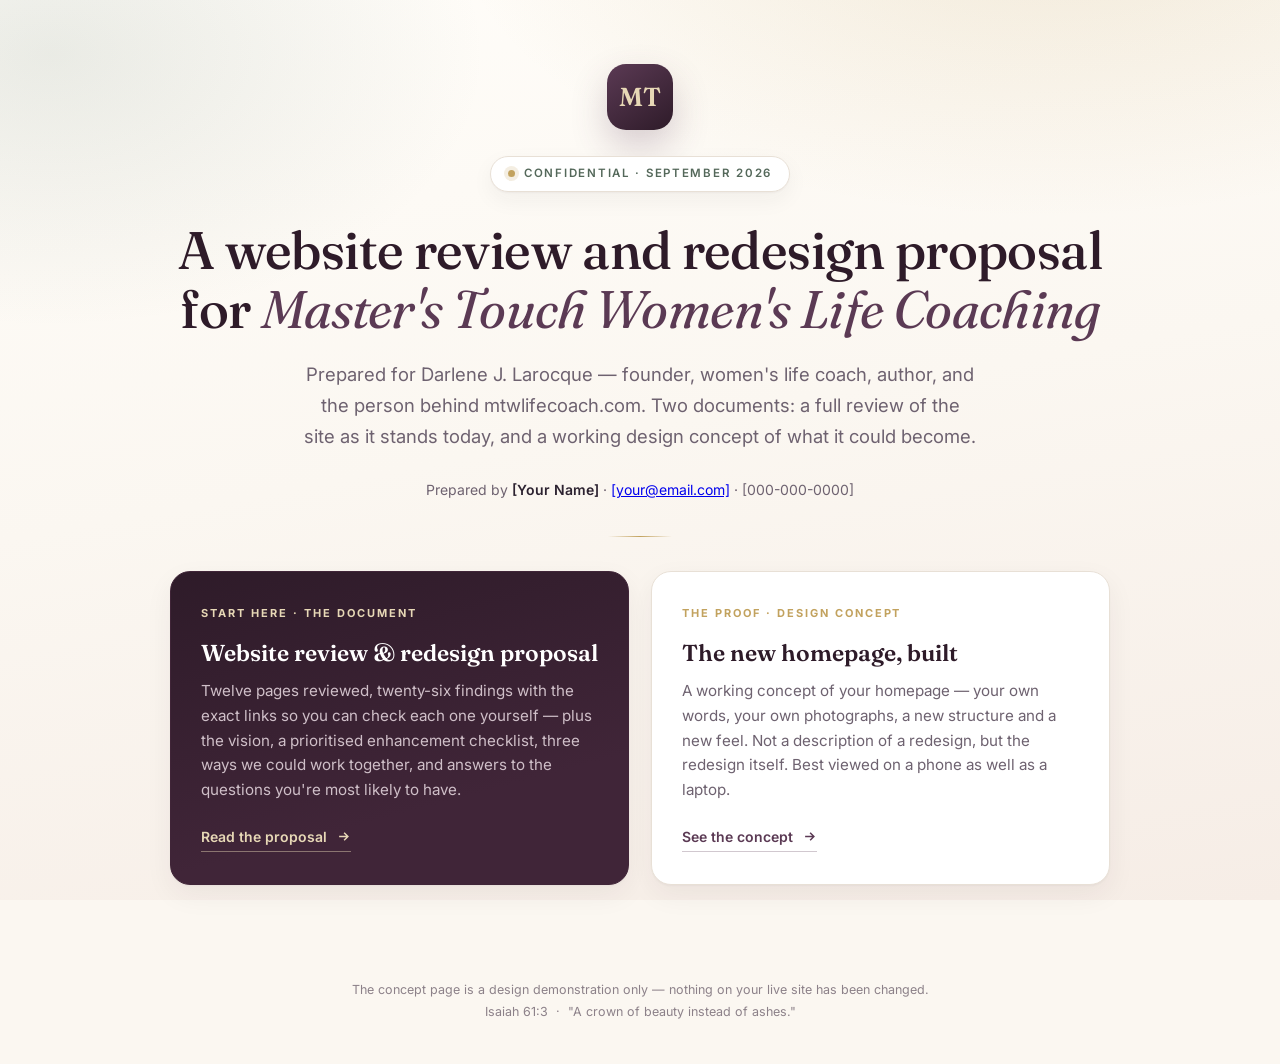
==== index.html @ 3d0a0099 "Prepare static site for Vercel deployment Adds an index.html cover page linking both deliverables, v" ====
<!DOCTYPE html>
<html lang="en">
<head>
<meta charset="utf-8">
<meta name="viewport" content="width=device-width, initial-scale=1">
<title>Website Review &amp; Redesign Proposal — Master's Touch Women's Life Coaching</title>
<meta name="description" content="A website review and redesign proposal prepared for Darlene J. Larocque, founder of Master's Touch Women's Life Coaching, Barrie, Ontario.">
<meta name="robots" content="noindex, nofollow">
<meta name="theme-color" content="#FBF7F1">
<link rel="preconnect" href="https://fonts.googleapis.com">
<link rel="preconnect" href="https://fonts.gstatic.com" crossorigin>
<link href="https://fonts.googleapis.com/css2?family=Fraunces:opsz,wght@9..144,400;9..144,500;9..144,600&family=Inter:wght@300;400;500;600&display=swap" rel="stylesheet">
<style>
  :root{
    --ink:#2C2230; --plum:#5B3A54; --plum-dk:#2E1B29; --cream:#FBF7F1;
    --paper:#FFFFFF; --sage:#7E9181; --gold:#C2A25E; --gold-soft:#E7D8B6;
    --muted:#6E6270; --line:#E8E0D6;
    --serif:'Fraunces',Georgia,'Times New Roman',serif;
    --sans:'Inter',system-ui,-apple-system,'Segoe UI',Roboto,Helvetica,Arial,sans-serif;
  }
  *{box-sizing:border-box}
  html{-webkit-text-size-adjust:100%}
  body{
    margin:0;min-height:100vh;background:var(--cream);color:var(--ink);
    font-family:var(--sans);font-size:17px;line-height:1.7;
    -webkit-font-smoothing:antialiased;
    display:flex;flex-direction:column;
  }
  body::before{
    content:"";position:fixed;inset:0;pointer-events:none;z-index:0;
    background:
      radial-gradient(940px 480px at 82% -10%,rgba(194,162,94,.20),transparent 64%),
      radial-gradient(700px 440px at 4% 6%,rgba(126,145,129,.16),transparent 62%),
      linear-gradient(170deg,#FFFDF9 0%,var(--cream) 48%,#F6EDE6 100%);
  }
  .shell{
    position:relative;z-index:1;flex:1;display:flex;align-items:center;justify-content:center;
    padding:64px 26px;
  }
  .card-stack{width:100%;max-width:940px;text-align:center}
  .monogram{
    width:66px;height:66px;margin:0 auto 26px;border-radius:19px;
    background:linear-gradient(145deg,var(--plum),var(--plum-dk));
    color:var(--gold-soft);font-family:var(--serif);font-weight:600;font-size:26px;
    display:grid;place-items:center;box-shadow:0 16px 36px rgba(91,58,84,.24);
  }
  .eyebrow{
    display:inline-flex;align-items:center;gap:9px;background:var(--paper);
    border:1px solid var(--line);border-radius:100px;padding:7px 17px;
    font-size:11.5px;font-weight:600;letter-spacing:.15em;text-transform:uppercase;
    color:#54685A;margin-bottom:28px;box-shadow:0 1px 2px rgba(44,34,48,.04),0 8px 22px rgba(44,34,48,.05);
  }
  .dot{width:7px;height:7px;border-radius:50%;background:var(--gold);box-shadow:0 0 0 4px rgba(194,162,94,.18)}
  h1{
    font-family:var(--serif);font-weight:500;letter-spacing:-.012em;line-height:1.13;
    font-size:clamp(2rem,5.4vw,3.3rem);margin:0 0 20px;color:var(--plum-dk);
  }
  h1 em{font-style:italic;color:var(--plum);font-weight:400}
  .sub{
    font-size:clamp(1rem,1.5vw,1.16rem);color:var(--muted);max-width:56ch;
    margin:0 auto 12px;line-height:1.68;
  }
  .prepared{
    font-size:14px;color:var(--muted);margin:26px 0 0;
  }
  .prepared b{color:var(--ink);font-weight:600}
  .rule{
    width:64px;height:1px;background:linear-gradient(90deg,transparent,var(--gold),transparent);
    margin:34px auto;
  }

  .choices{display:grid;grid-template-columns:1fr 1fr;gap:22px;text-align:left;margin-top:8px}
  @media(max-width:720px){.choices{grid-template-columns:1fr}}

  a.choice{
    display:flex;flex-direction:column;background:var(--paper);border:1px solid var(--line);
    border-radius:20px;padding:32px 30px;text-decoration:none;color:inherit;
    box-shadow:0 1px 2px rgba(44,34,48,.04),0 10px 28px rgba(44,34,48,.06);
    transition:transform .2s cubic-bezier(.22,.61,.36,1),box-shadow .2s,border-color .2s;
    position:relative;overflow:hidden;height:100%;
  }
  a.choice:hover{transform:translateY(-4px);box-shadow:0 22px 50px rgba(44,34,48,.13);border-color:var(--gold-soft)}
  a.choice:focus-visible{outline:3px solid var(--gold);outline-offset:3px}
  a.choice.primary{background:linear-gradient(165deg,#2E1B29,#402538 70%);border-color:#402538;color:#EFE4EB}
  a.choice.primary .cnum{color:var(--gold-soft)}
  a.choice.primary h2{color:#fff}
  a.choice.primary p{color:#CFBFC8}
  a.choice.primary .go{color:var(--gold-soft);border-color:rgba(231,216,182,.45)}

  .cnum{
    font-size:11px;font-weight:700;letter-spacing:.18em;text-transform:uppercase;
    color:var(--gold);margin-bottom:16px;display:block;
  }
  h2{
    font-family:var(--serif);font-weight:600;font-size:1.44rem;line-height:1.24;
    margin:0 0 12px;color:var(--plum-dk);
  }
  a.choice p{font-size:15.2px;line-height:1.62;margin:0 0 22px;color:var(--muted);flex:1}
  .go{
    display:inline-flex;align-items:center;gap:9px;font-size:14px;font-weight:600;
    color:var(--plum);border-bottom:1px solid rgba(91,58,84,.28);padding-bottom:3px;
    align-self:flex-start;transition:gap .2s;
  }
  a.choice:hover .go{gap:14px}
  .go svg{flex:0 0 auto}

  footer{
    position:relative;z-index:1;text-align:center;padding:30px 26px 42px;
    font-size:12.5px;color:#8C8189;line-height:1.7;
  }
  footer a{color:var(--plum);text-decoration:none;border-bottom:1px solid rgba(91,58,84,.25)}
  footer a:hover{border-color:var(--plum)}
</style>
</head>
<body>

<main class="shell">
  <div class="card-stack">
    <div class="monogram" aria-hidden="true">MT</div>
    <span class="eyebrow"><span class="dot"></span> Confidential · September 2026</span>

    <h1>A website review and redesign proposal<br>for <em>Master's Touch Women's Life Coaching</em></h1>

    <p class="sub">
      Prepared for Darlene J. Larocque — founder, women's life coach, author, and the person behind
      mtwlifecoach.com. Two documents: a full review of the site as it stands today, and a working
      design concept of what it could become.
    </p>

    <p class="prepared">
      Prepared by <b>[Your Name]</b> · <a href="mailto:[your@email.com]">[your@email.com]</a> · [000-000-0000]
    </p>

    <div class="rule" aria-hidden="true"></div>

    <div class="choices">
      <a class="choice primary" href="proposal.html">
        <span class="cnum">Start here · The document</span>
        <h2>Website review &amp; redesign proposal</h2>
        <p>
          Twelve pages reviewed, twenty-six findings with the exact links so you can check each one
          yourself — plus the vision, a prioritised enhancement checklist, three ways we could work
          together, and answers to the questions you're most likely to have.
        </p>
        <span class="go">Read the proposal
          <svg width="15" height="15" viewBox="0 0 24 24" fill="none" stroke="currentColor" stroke-width="2.4" aria-hidden="true"><path d="M5 12h14M13 6l6 6-6 6"/></svg>
        </span>
      </a>

      <a class="choice" href="concept-home.html">
        <span class="cnum">The proof · Design concept</span>
        <h2>The new homepage, built</h2>
        <p>
          A working concept of your homepage — your own words, your own photographs, a new structure
          and a new feel. Not a description of a redesign, but the redesign itself. Best viewed on a
          phone as well as a laptop.
        </p>
        <span class="go">See the concept
          <svg width="15" height="15" viewBox="0 0 24 24" fill="none" stroke="currentColor" stroke-width="2.4" aria-hidden="true"><path d="M5 12h14M13 6l6 6-6 6"/></svg>
        </span>
      </a>
    </div>
  </div>
</main>

<footer>
  The concept page is a design demonstration only — nothing on your live site has been changed.<br>
  Isaiah 61:3 &nbsp;·&nbsp; "A crown of beauty instead of ashes."
</footer>

</body>
</html>
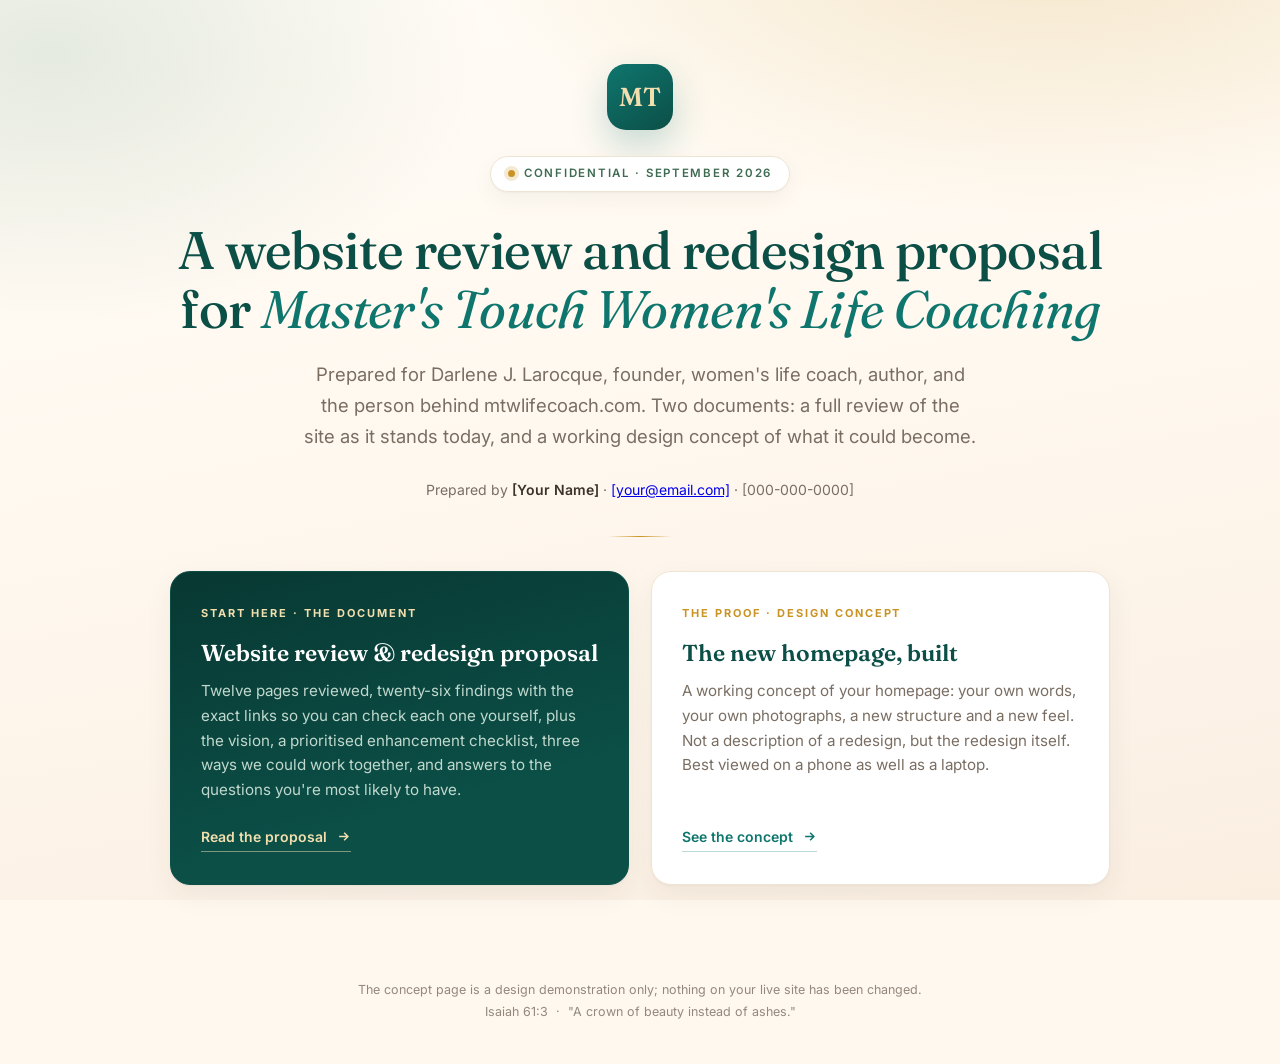
==== commit 55215db2: "Remove dashes from copy; restyle with a brighter, uplifting palette - Replaced every em-dash and en-" ====
--- a/index.html
+++ b/index.html
@@ -3,18 +3,18 @@
 <head>
 <meta charset="utf-8">
 <meta name="viewport" content="width=device-width, initial-scale=1">
-<title>Website Review &amp; Redesign Proposal — Master's Touch Women's Life Coaching</title>
+<title>Website Review &amp; Redesign Proposal: Master's Touch Women's Life Coaching</title>
 <meta name="description" content="A website review and redesign proposal prepared for Darlene J. Larocque, founder of Master's Touch Women's Life Coaching, Barrie, Ontario.">
 <meta name="robots" content="noindex, nofollow">
-<meta name="theme-color" content="#FBF7F1">
+<meta name="theme-color" content="#FFF8EF">
 <link rel="preconnect" href="https://fonts.googleapis.com">
 <link rel="preconnect" href="https://fonts.gstatic.com" crossorigin>
 <link href="https://fonts.googleapis.com/css2?family=Fraunces:opsz,wght@9..144,400;9..144,500;9..144,600&family=Inter:wght@300;400;500;600&display=swap" rel="stylesheet">
 <style>
   :root{
-    --ink:#2C2230; --plum:#5B3A54; --plum-dk:#2E1B29; --cream:#FBF7F1;
-    --paper:#FFFFFF; --sage:#7E9181; --gold:#C2A25E; --gold-soft:#E7D8B6;
-    --muted:#6E6270; --line:#E8E0D6;
+    --ink:#3B322A; --plum:#0F766E; --plum-dk:#0B4F47; --cream:#FFF8EF;
+    --paper:#FFFFFF; --sage:#6E9B7E; --gold:#C99425; --gold-soft:#F3DFAE;
+    --muted:#7A6E63; --line:#EFE4D3;
     --serif:'Fraunces',Georgia,'Times New Roman',serif;
     --sans:'Inter',system-ui,-apple-system,'Segoe UI',Roboto,Helvetica,Arial,sans-serif;
   }
@@ -29,9 +29,9 @@
   body::before{
     content:"";position:fixed;inset:0;pointer-events:none;z-index:0;
     background:
-      radial-gradient(940px 480px at 82% -10%,rgba(194,162,94,.20),transparent 64%),
-      radial-gradient(700px 440px at 4% 6%,rgba(126,145,129,.16),transparent 62%),
-      linear-gradient(170deg,#FFFDF9 0%,var(--cream) 48%,#F6EDE6 100%);
+      radial-gradient(940px 480px at 82% -10%,rgba(201,148,37,.22),transparent 64%),
+      radial-gradient(700px 440px at 4% 6%,rgba(110,155,126,.18),transparent 62%),
+      linear-gradient(170deg,#FFFCF6 0%,var(--cream) 48%,#FAEEE1 100%);
   }
   .shell{
     position:relative;z-index:1;flex:1;display:flex;align-items:center;justify-content:center;
@@ -42,15 +42,15 @@
     width:66px;height:66px;margin:0 auto 26px;border-radius:19px;
     background:linear-gradient(145deg,var(--plum),var(--plum-dk));
     color:var(--gold-soft);font-family:var(--serif);font-weight:600;font-size:26px;
-    display:grid;place-items:center;box-shadow:0 16px 36px rgba(91,58,84,.24);
+    display:grid;place-items:center;box-shadow:0 16px 36px rgba(15,118,110,.24);
   }
   .eyebrow{
     display:inline-flex;align-items:center;gap:9px;background:var(--paper);
     border:1px solid var(--line);border-radius:100px;padding:7px 17px;
     font-size:11.5px;font-weight:600;letter-spacing:.15em;text-transform:uppercase;
-    color:#54685A;margin-bottom:28px;box-shadow:0 1px 2px rgba(44,34,48,.04),0 8px 22px rgba(44,34,48,.05);
+    color:#3F6B52;margin-bottom:28px;box-shadow:0 1px 2px rgba(59,50,42,.04),0 8px 22px rgba(59,50,42,.05);
   }
-  .dot{width:7px;height:7px;border-radius:50%;background:var(--gold);box-shadow:0 0 0 4px rgba(194,162,94,.18)}
+  .dot{width:7px;height:7px;border-radius:50%;background:var(--gold);box-shadow:0 0 0 4px rgba(201,148,37,.20)}
   h1{
     font-family:var(--serif);font-weight:500;letter-spacing:-.012em;line-height:1.13;
     font-size:clamp(2rem,5.4vw,3.3rem);margin:0 0 20px;color:var(--plum-dk);
@@ -75,17 +75,17 @@
   a.choice{
     display:flex;flex-direction:column;background:var(--paper);border:1px solid var(--line);
     border-radius:20px;padding:32px 30px;text-decoration:none;color:inherit;
-    box-shadow:0 1px 2px rgba(44,34,48,.04),0 10px 28px rgba(44,34,48,.06);
+    box-shadow:0 1px 2px rgba(59,50,42,.04),0 10px 28px rgba(59,50,42,.06);
     transition:transform .2s cubic-bezier(.22,.61,.36,1),box-shadow .2s,border-color .2s;
     position:relative;overflow:hidden;height:100%;
   }
-  a.choice:hover{transform:translateY(-4px);box-shadow:0 22px 50px rgba(44,34,48,.13);border-color:var(--gold-soft)}
+  a.choice:hover{transform:translateY(-4px);box-shadow:0 22px 50px rgba(59,50,42,.13);border-color:var(--gold-soft)}
   a.choice:focus-visible{outline:3px solid var(--gold);outline-offset:3px}
-  a.choice.primary{background:linear-gradient(165deg,#2E1B29,#402538 70%);border-color:#402538;color:#EFE4EB}
+  a.choice.primary{background:linear-gradient(165deg,#083832,#0B4F47 70%);border-color:#0B4F47;color:#EAF3EC}
   a.choice.primary .cnum{color:var(--gold-soft)}
   a.choice.primary h2{color:#fff}
-  a.choice.primary p{color:#CFBFC8}
-  a.choice.primary .go{color:var(--gold-soft);border-color:rgba(231,216,182,.45)}
+  a.choice.primary p{color:#C0D8CD}
+  a.choice.primary .go{color:var(--gold-soft);border-color:rgba(243,223,174,.5)}
 
   .cnum{
     font-size:11px;font-weight:700;letter-spacing:.18em;text-transform:uppercase;
@@ -98,7 +98,7 @@
   a.choice p{font-size:15.2px;line-height:1.62;margin:0 0 22px;color:var(--muted);flex:1}
   .go{
     display:inline-flex;align-items:center;gap:9px;font-size:14px;font-weight:600;
-    color:var(--plum);border-bottom:1px solid rgba(91,58,84,.28);padding-bottom:3px;
+    color:var(--plum);border-bottom:1px solid rgba(15,118,110,.28);padding-bottom:3px;
     align-self:flex-start;transition:gap .2s;
   }
   a.choice:hover .go{gap:14px}
@@ -106,9 +106,9 @@
 
   footer{
     position:relative;z-index:1;text-align:center;padding:30px 26px 42px;
-    font-size:12.5px;color:#8C8189;line-height:1.7;
+    font-size:12.5px;color:#94887D;line-height:1.7;
   }
-  footer a{color:var(--plum);text-decoration:none;border-bottom:1px solid rgba(91,58,84,.25)}
+  footer a{color:var(--plum);text-decoration:none;border-bottom:1px solid rgba(15,118,110,.25)}
   footer a:hover{border-color:var(--plum)}
 </style>
 </head>
@@ -122,7 +122,7 @@
     <h1>A website review and redesign proposal<br>for <em>Master's Touch Women's Life Coaching</em></h1>
 
     <p class="sub">
-      Prepared for Darlene J. Larocque — founder, women's life coach, author, and the person behind
+      Prepared for Darlene J. Larocque, founder, women's life coach, author, and the person behind
       mtwlifecoach.com. Two documents: a full review of the site as it stands today, and a working
       design concept of what it could become.
     </p>
@@ -139,7 +139,7 @@
         <h2>Website review &amp; redesign proposal</h2>
         <p>
           Twelve pages reviewed, twenty-six findings with the exact links so you can check each one
-          yourself — plus the vision, a prioritised enhancement checklist, three ways we could work
+          yourself, plus the vision, a prioritised enhancement checklist, three ways we could work
           together, and answers to the questions you're most likely to have.
         </p>
         <span class="go">Read the proposal
@@ -151,7 +151,7 @@
         <span class="cnum">The proof · Design concept</span>
         <h2>The new homepage, built</h2>
         <p>
-          A working concept of your homepage — your own words, your own photographs, a new structure
+          A working concept of your homepage: your own words, your own photographs, a new structure
           and a new feel. Not a description of a redesign, but the redesign itself. Best viewed on a
           phone as well as a laptop.
         </p>
@@ -164,7 +164,7 @@
 </main>
 
 <footer>
-  The concept page is a design demonstration only — nothing on your live site has been changed.<br>
+  The concept page is a design demonstration only; nothing on your live site has been changed.<br>
   Isaiah 61:3 &nbsp;·&nbsp; "A crown of beauty instead of ashes."
 </footer>
 
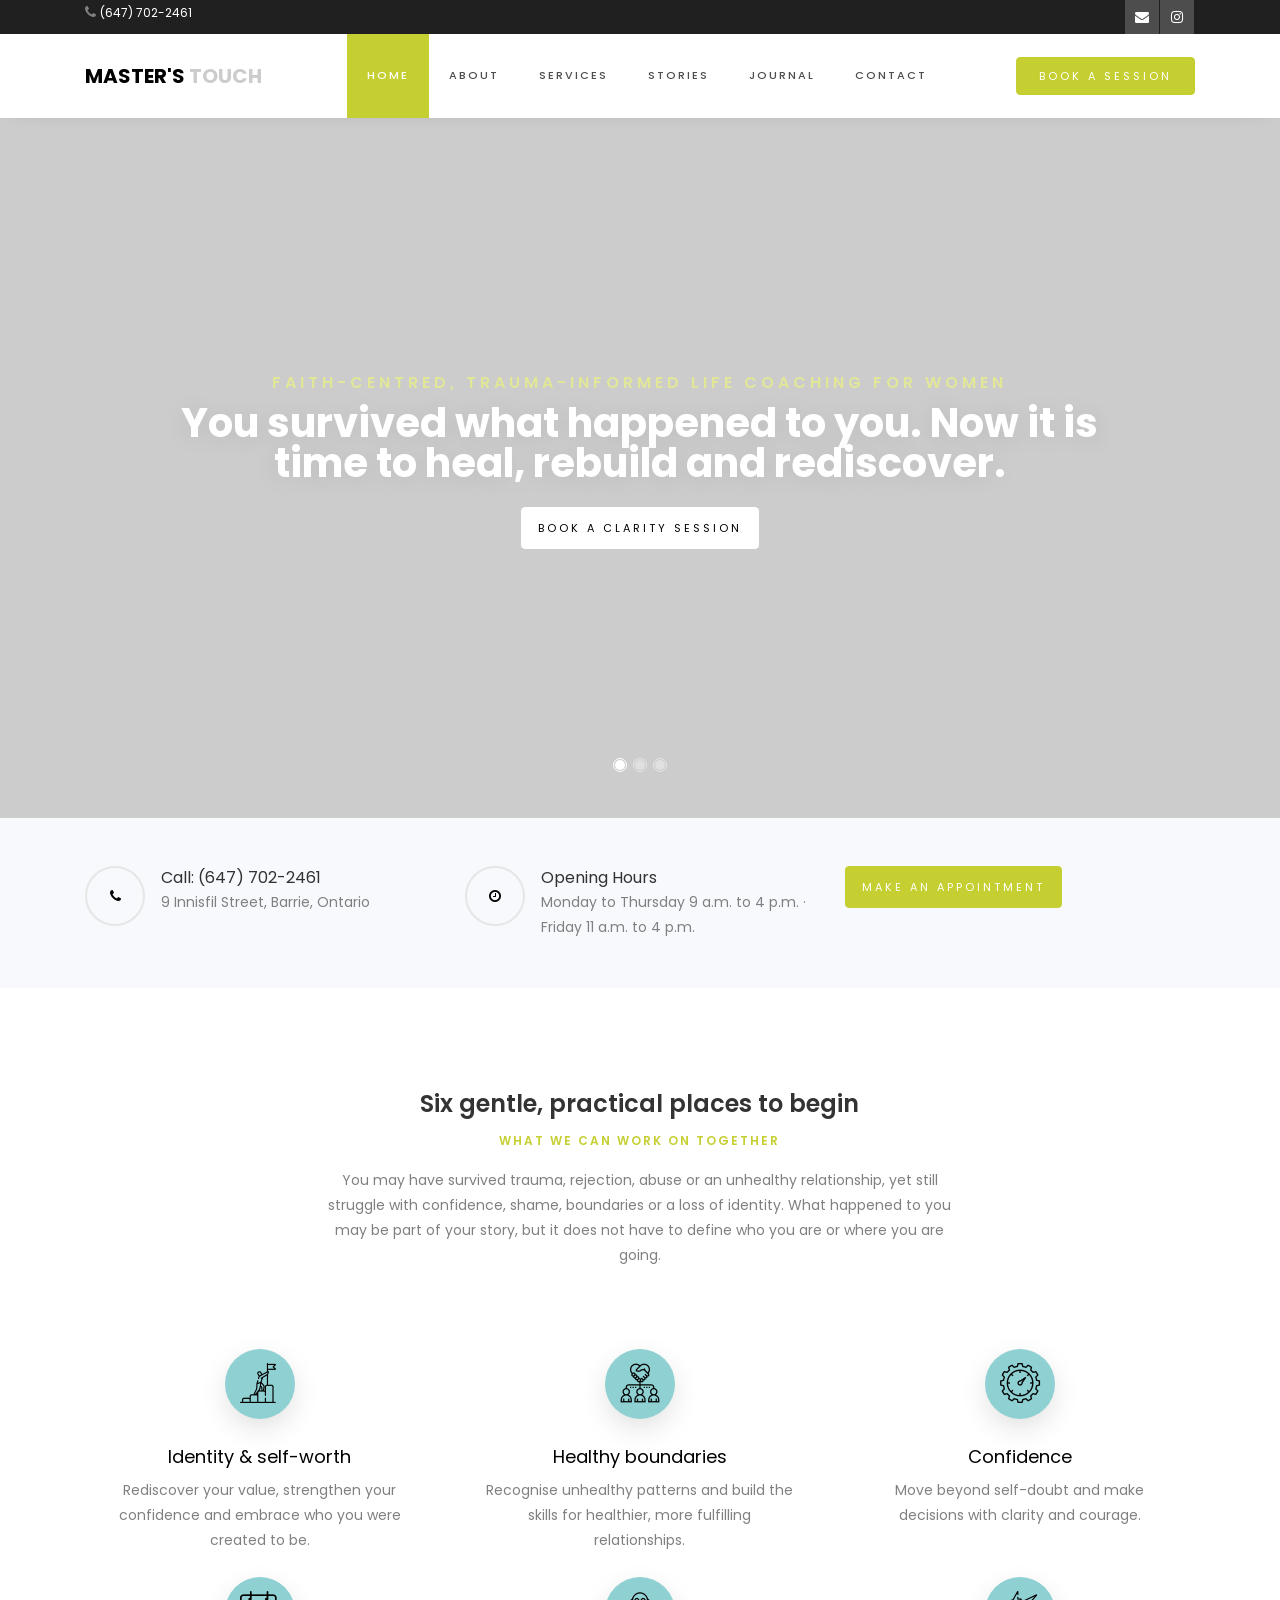
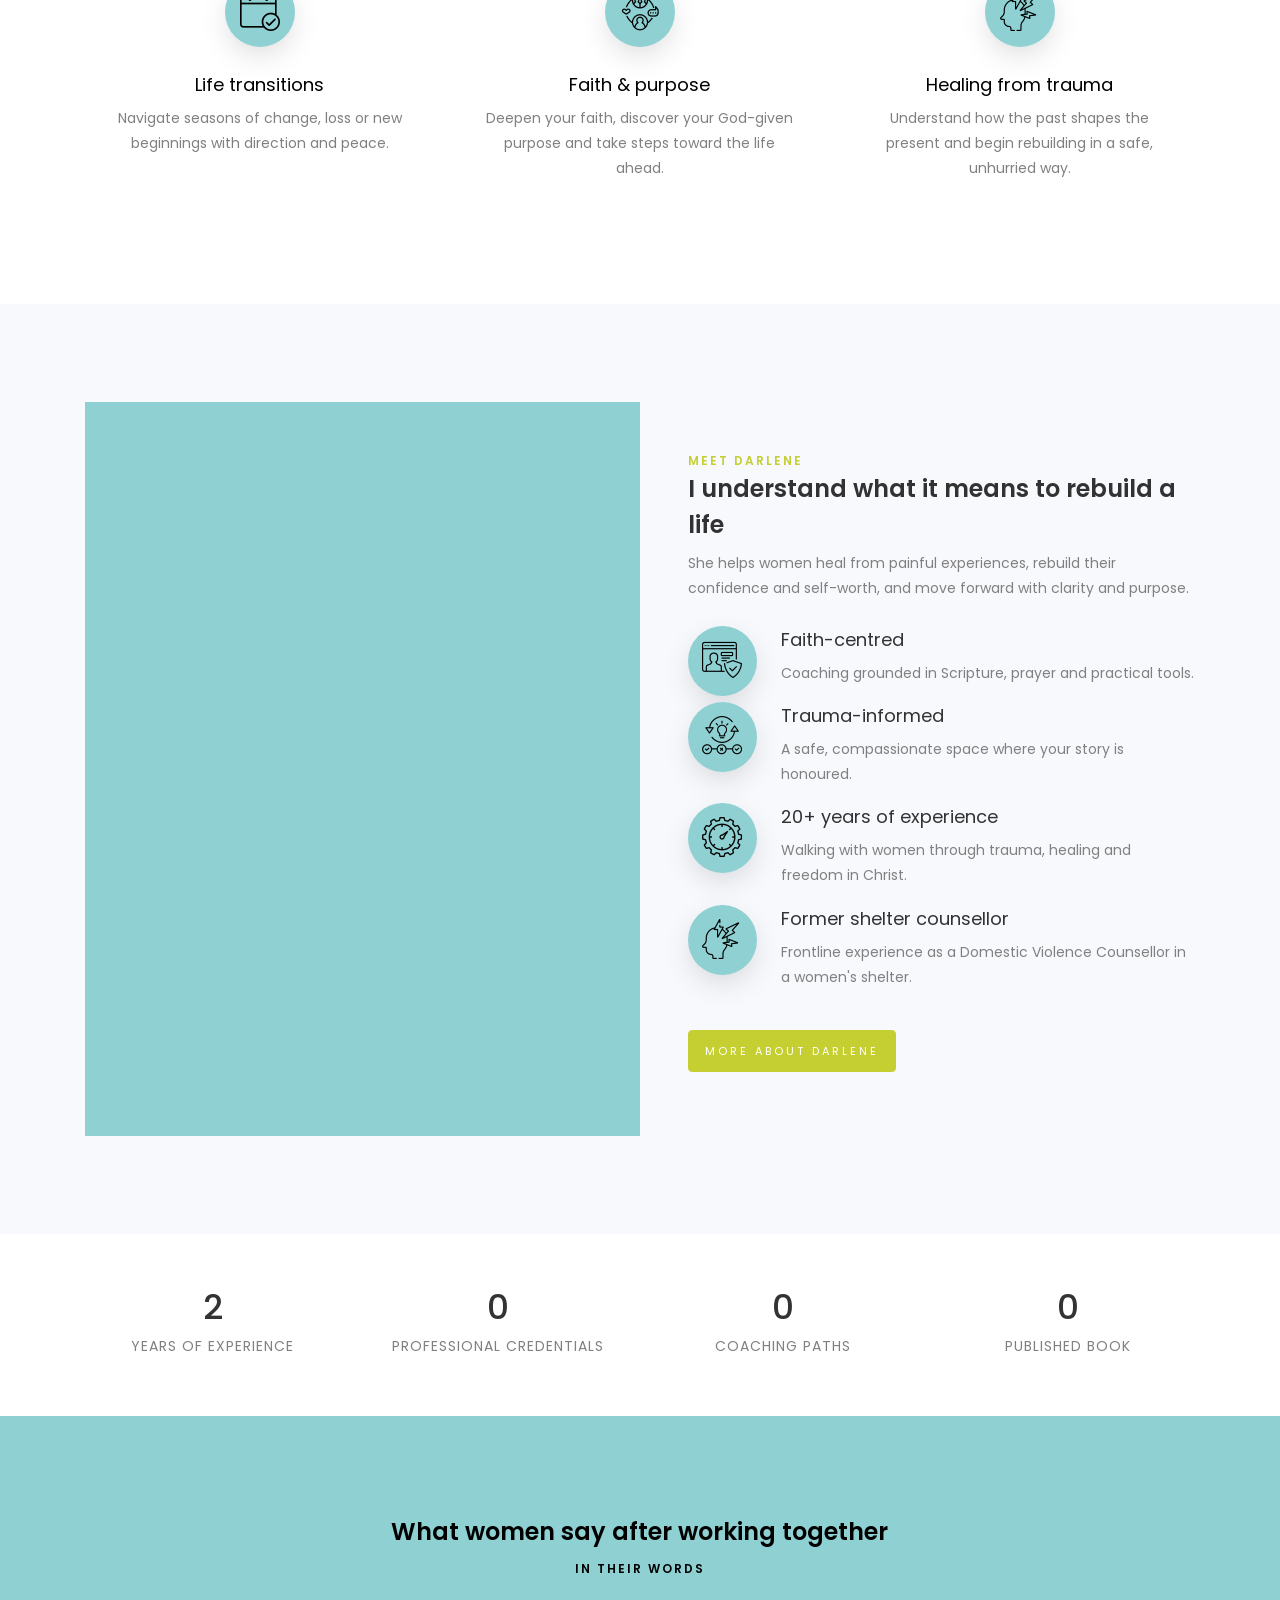
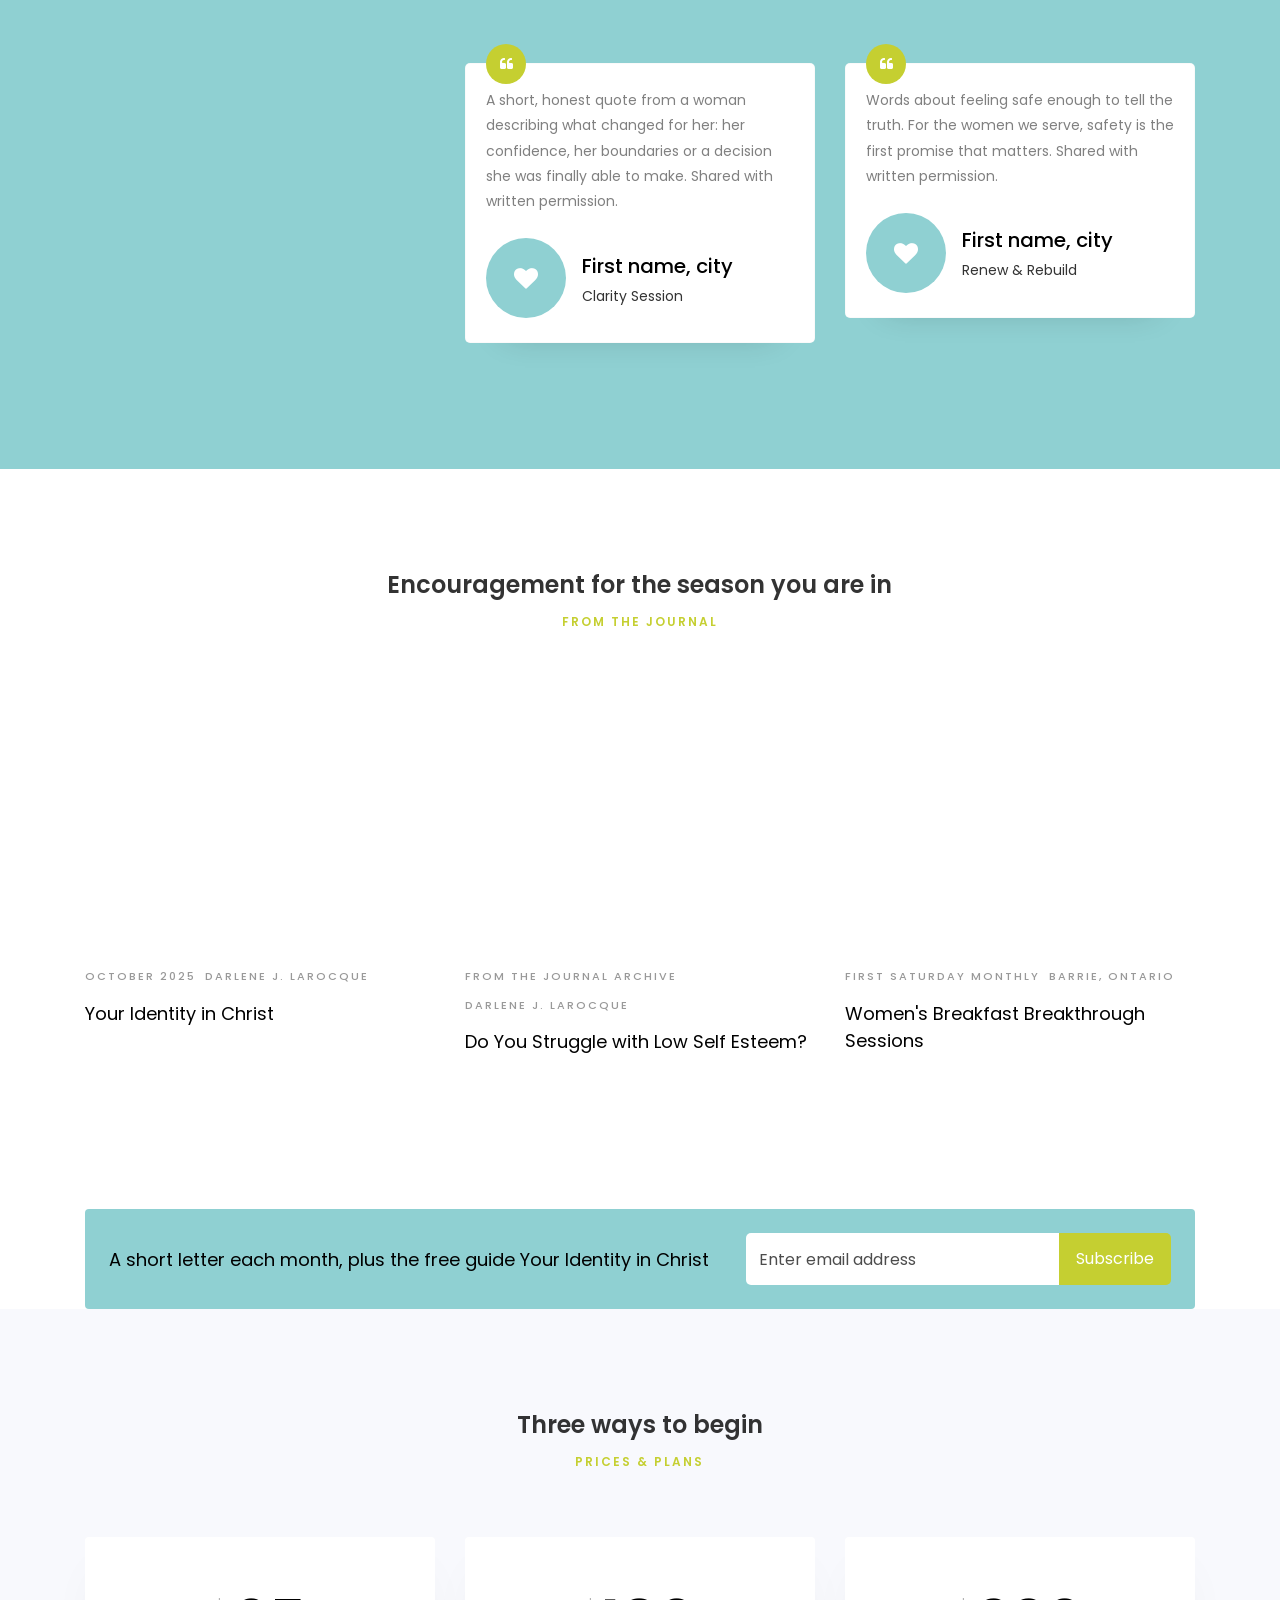
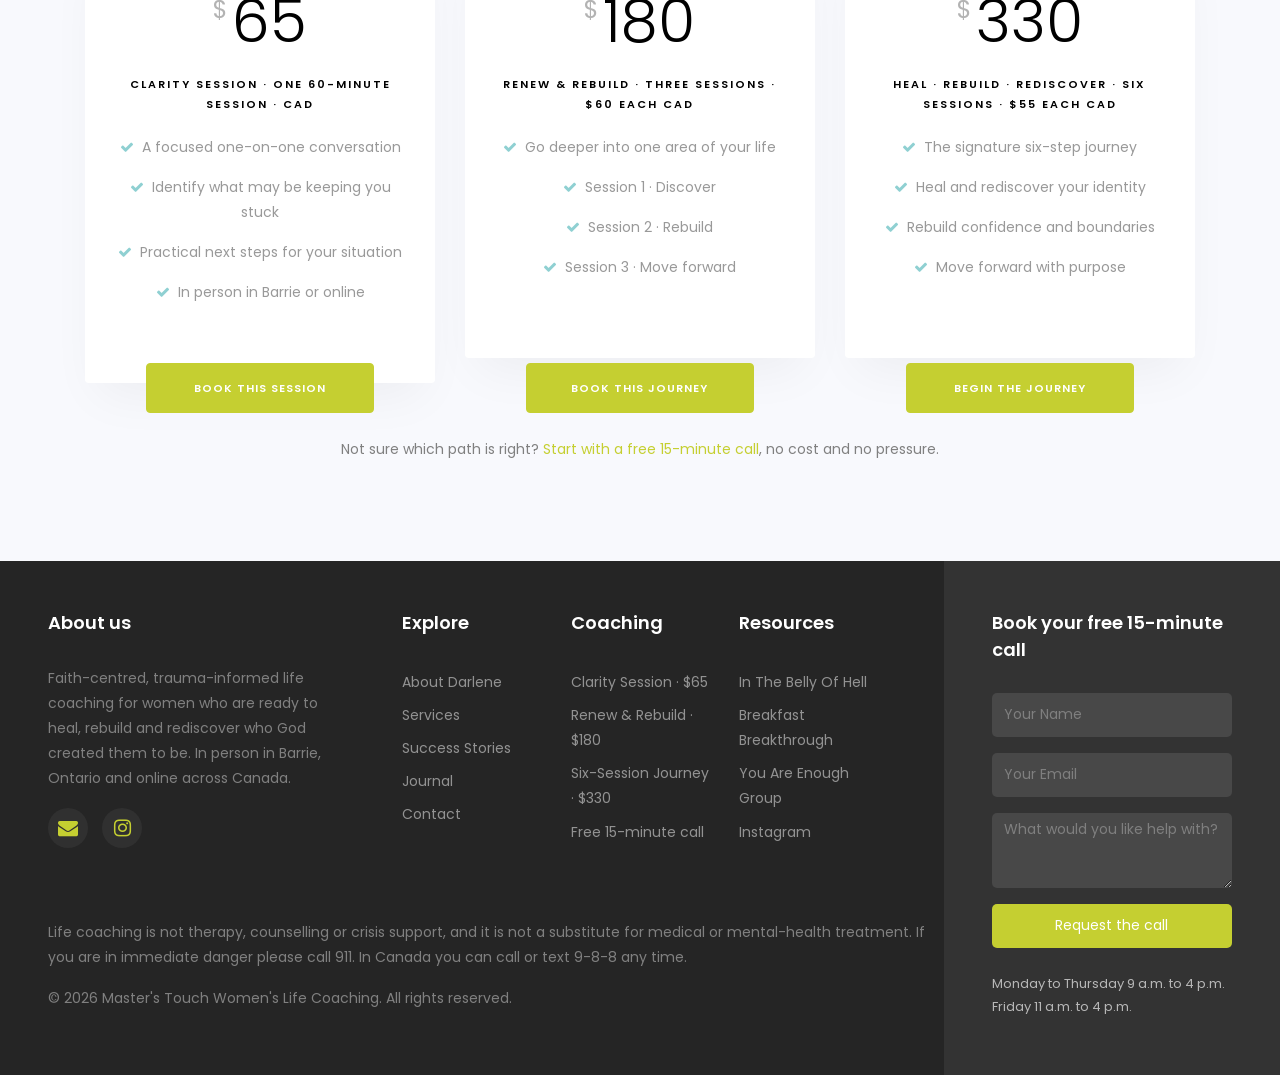
==== commit 1f8488be: "Use only Darlene's own photos and copy; drop template credit - Every stock photo from the sample tem" ====
--- a/index.html
+++ b/index.html
@@ -1,172 +1,632 @@
 <!DOCTYPE html>
 <html lang="en">
-<head>
-<meta charset="utf-8">
-<meta name="viewport" content="width=device-width, initial-scale=1">
-<title>Website Review &amp; Redesign Proposal: Master's Touch Women's Life Coaching</title>
-<meta name="description" content="A website review and redesign proposal prepared for Darlene J. Larocque, founder of Master's Touch Women's Life Coaching, Barrie, Ontario.">
-<meta name="robots" content="noindex, nofollow">
-<meta name="theme-color" content="#FFF8EF">
-<link rel="preconnect" href="https://fonts.googleapis.com">
-<link rel="preconnect" href="https://fonts.gstatic.com" crossorigin>
-<link href="https://fonts.googleapis.com/css2?family=Fraunces:opsz,wght@9..144,400;9..144,500;9..144,600&family=Inter:wght@300;400;500;600&display=swap" rel="stylesheet">
-<style>
-  :root{
-    --ink:#3B322A; --plum:#0F766E; --plum-dk:#0B4F47; --cream:#FFF8EF;
-    --paper:#FFFFFF; --sage:#6E9B7E; --gold:#C99425; --gold-soft:#F3DFAE;
-    --muted:#7A6E63; --line:#EFE4D3;
-    --serif:'Fraunces',Georgia,'Times New Roman',serif;
-    --sans:'Inter',system-ui,-apple-system,'Segoe UI',Roboto,Helvetica,Arial,sans-serif;
-  }
-  *{box-sizing:border-box}
-  html{-webkit-text-size-adjust:100%}
-  body{
-    margin:0;min-height:100vh;background:var(--cream);color:var(--ink);
-    font-family:var(--sans);font-size:17px;line-height:1.7;
-    -webkit-font-smoothing:antialiased;
-    display:flex;flex-direction:column;
-  }
-  body::before{
-    content:"";position:fixed;inset:0;pointer-events:none;z-index:0;
-    background:
-      radial-gradient(940px 480px at 82% -10%,rgba(201,148,37,.22),transparent 64%),
-      radial-gradient(700px 440px at 4% 6%,rgba(110,155,126,.18),transparent 62%),
-      linear-gradient(170deg,#FFFCF6 0%,var(--cream) 48%,#FAEEE1 100%);
-  }
-  .shell{
-    position:relative;z-index:1;flex:1;display:flex;align-items:center;justify-content:center;
-    padding:64px 26px;
-  }
-  .card-stack{width:100%;max-width:940px;text-align:center}
-  .monogram{
-    width:66px;height:66px;margin:0 auto 26px;border-radius:19px;
-    background:linear-gradient(145deg,var(--plum),var(--plum-dk));
-    color:var(--gold-soft);font-family:var(--serif);font-weight:600;font-size:26px;
-    display:grid;place-items:center;box-shadow:0 16px 36px rgba(15,118,110,.24);
-  }
-  .eyebrow{
-    display:inline-flex;align-items:center;gap:9px;background:var(--paper);
-    border:1px solid var(--line);border-radius:100px;padding:7px 17px;
-    font-size:11.5px;font-weight:600;letter-spacing:.15em;text-transform:uppercase;
-    color:#3F6B52;margin-bottom:28px;box-shadow:0 1px 2px rgba(59,50,42,.04),0 8px 22px rgba(59,50,42,.05);
-  }
-  .dot{width:7px;height:7px;border-radius:50%;background:var(--gold);box-shadow:0 0 0 4px rgba(201,148,37,.20)}
-  h1{
-    font-family:var(--serif);font-weight:500;letter-spacing:-.012em;line-height:1.13;
-    font-size:clamp(2rem,5.4vw,3.3rem);margin:0 0 20px;color:var(--plum-dk);
-  }
-  h1 em{font-style:italic;color:var(--plum);font-weight:400}
-  .sub{
-    font-size:clamp(1rem,1.5vw,1.16rem);color:var(--muted);max-width:56ch;
-    margin:0 auto 12px;line-height:1.68;
-  }
-  .prepared{
-    font-size:14px;color:var(--muted);margin:26px 0 0;
-  }
-  .prepared b{color:var(--ink);font-weight:600}
-  .rule{
-    width:64px;height:1px;background:linear-gradient(90deg,transparent,var(--gold),transparent);
-    margin:34px auto;
-  }
-
-  .choices{display:grid;grid-template-columns:1fr 1fr;gap:22px;text-align:left;margin-top:8px}
-  @media(max-width:720px){.choices{grid-template-columns:1fr}}
-
-  a.choice{
-    display:flex;flex-direction:column;background:var(--paper);border:1px solid var(--line);
-    border-radius:20px;padding:32px 30px;text-decoration:none;color:inherit;
-    box-shadow:0 1px 2px rgba(59,50,42,.04),0 10px 28px rgba(59,50,42,.06);
-    transition:transform .2s cubic-bezier(.22,.61,.36,1),box-shadow .2s,border-color .2s;
-    position:relative;overflow:hidden;height:100%;
-  }
-  a.choice:hover{transform:translateY(-4px);box-shadow:0 22px 50px rgba(59,50,42,.13);border-color:var(--gold-soft)}
-  a.choice:focus-visible{outline:3px solid var(--gold);outline-offset:3px}
-  a.choice.primary{background:linear-gradient(165deg,#083832,#0B4F47 70%);border-color:#0B4F47;color:#EAF3EC}
-  a.choice.primary .cnum{color:var(--gold-soft)}
-  a.choice.primary h2{color:#fff}
-  a.choice.primary p{color:#C0D8CD}
-  a.choice.primary .go{color:var(--gold-soft);border-color:rgba(243,223,174,.5)}
-
-  .cnum{
-    font-size:11px;font-weight:700;letter-spacing:.18em;text-transform:uppercase;
-    color:var(--gold);margin-bottom:16px;display:block;
-  }
-  h2{
-    font-family:var(--serif);font-weight:600;font-size:1.44rem;line-height:1.24;
-    margin:0 0 12px;color:var(--plum-dk);
-  }
-  a.choice p{font-size:15.2px;line-height:1.62;margin:0 0 22px;color:var(--muted);flex:1}
-  .go{
-    display:inline-flex;align-items:center;gap:9px;font-size:14px;font-weight:600;
-    color:var(--plum);border-bottom:1px solid rgba(15,118,110,.28);padding-bottom:3px;
-    align-self:flex-start;transition:gap .2s;
-  }
-  a.choice:hover .go{gap:14px}
-  .go svg{flex:0 0 auto}
-
-  footer{
-    position:relative;z-index:1;text-align:center;padding:30px 26px 42px;
-    font-size:12.5px;color:#94887D;line-height:1.7;
-  }
-  footer a{color:var(--plum);text-decoration:none;border-bottom:1px solid rgba(15,118,110,.25)}
-  footer a:hover{border-color:var(--plum)}
-</style>
-</head>
-<body>
-
-<main class="shell">
-  <div class="card-stack">
-    <div class="monogram" aria-hidden="true">MT</div>
-    <span class="eyebrow"><span class="dot"></span> Confidential · September 2026</span>
-
-    <h1>A website review and redesign proposal<br>for <em>Master's Touch Women's Life Coaching</em></h1>
-
-    <p class="sub">
-      Prepared for Darlene J. Larocque, founder, women's life coach, author, and the person behind
-      mtwlifecoach.com. Two documents: a full review of the site as it stands today, and a working
-      design concept of what it could become.
-    </p>
-
-    <p class="prepared">
-      Prepared by <b>[Your Name]</b> · <a href="mailto:[your@email.com]">[your@email.com]</a> · [000-000-0000]
-    </p>
-
-    <div class="rule" aria-hidden="true"></div>
-
-    <div class="choices">
-      <a class="choice primary" href="proposal.html">
-        <span class="cnum">Start here · The document</span>
-        <h2>Website review &amp; redesign proposal</h2>
-        <p>
-          Twelve pages reviewed, twenty-six findings with the exact links so you can check each one
-          yourself, plus the vision, a prioritised enhancement checklist, three ways we could work
-          together, and answers to the questions you're most likely to have.
-        </p>
-        <span class="go">Read the proposal
-          <svg width="15" height="15" viewBox="0 0 24 24" fill="none" stroke="currentColor" stroke-width="2.4" aria-hidden="true"><path d="M5 12h14M13 6l6 6-6 6"/></svg>
-        </span>
-      </a>
-
-      <a class="choice" href="concept-home.html">
-        <span class="cnum">The proof · Design concept</span>
-        <h2>The new homepage, built</h2>
-        <p>
-          A working concept of your homepage: your own words, your own photographs, a new structure
-          and a new feel. Not a description of a redesign, but the redesign itself. Best viewed on a
-          phone as well as a laptop.
-        </p>
-        <span class="go">See the concept
-          <svg width="15" height="15" viewBox="0 0 24 24" fill="none" stroke="currentColor" stroke-width="2.4" aria-hidden="true"><path d="M5 12h14M13 6l6 6-6 6"/></svg>
-        </span>
-      </a>
-    </div>
-  </div>
-</main>
-
-<footer>
-  The concept page is a design demonstration only; nothing on your live site has been changed.<br>
-  Isaiah 61:3 &nbsp;·&nbsp; "A crown of beauty instead of ashes."
-</footer>
-
-</body>
+  <head>
+    <title>Master's Touch Women's Life Coaching | Heal. Rebuild. Rediscover.</title>
+    <meta charset="utf-8">
+    <meta name="viewport" content="width=device-width, initial-scale=1, shrink-to-fit=no">
+    <meta name="description" content="Faith-centred, trauma-informed life coaching for women in Barrie, Ontario and online across Canada. Heal, rebuild and rediscover the woman God created you to be.">
+
+    <link href="https://fonts.googleapis.com/css?family=Poppins:300,400,500,600,700,800,900&display=swap" rel="stylesheet">
+
+    <link rel="stylesheet" href="https://stackpath.bootstrapcdn.com/font-awesome/4.7.0/css/font-awesome.min.css">
+
+    <link rel="stylesheet" href="css/animate.css">
+
+    <link rel="stylesheet" href="css/owl.carousel.min.css">
+    <link rel="stylesheet" href="css/owl.theme.default.min.css">
+    <link rel="stylesheet" href="css/magnific-popup.css">
+
+    <link rel="stylesheet" href="css/flaticon.css">
+    <link rel="stylesheet" href="css/style.css">
+  </head>
+  <body>
+
+    <div class="wrap">
+			<div class="container">
+				<div class="row justify-content-between">
+						<div class="col">
+							<p class="mb-0 phone"><span class="fa fa-phone"></span> <a href="tel:+16477022461">(647) 702-2461</a></p>
+						</div>
+						<div class="col d-flex justify-content-end">
+							<div class="social-media">
+				    		<p class="mb-0 d-flex">
+				    			<a href="mailto:hello@mtwlifecoach.com" class="d-flex align-items-center justify-content-center"><span class="fa fa-envelope"><i class="sr-only">Email</i></span></a>
+				    			<a href="https://instagram.com/masterstouchlifecoach" target="_blank" rel="noopener" class="d-flex align-items-center justify-content-center"><span class="fa fa-instagram"><i class="sr-only">Instagram</i></span></a>
+				    		</p>
+			        </div>
+						</div>
+				</div>
+			</div>
+		</div>
+		<nav class="navbar navbar-expand-lg navbar-dark ftco_navbar bg-dark ftco-navbar-light" id="ftco-navbar">
+	    <div class="container">
+	    	<a class="navbar-brand" href="index.html"><img src="https://images.squarespace-cdn.com/content/v1/6802d71b6925a433d1afac76/daf0dd4e-9395-48bf-ba2d-293e9a2eb851/1000121079.png" alt="" style="width:42px;height:42px;border-radius:50%;object-fit:cover;margin-right:6px" onerror="this.style.display='none'">Master's <span>Touch</span></a>
+	    	<a href="contact.html" class="btn btn-primary order-lg-last d-none d-lg-inline-block" style="padding:10px 22px">Book a session</a>
+	      <button class="navbar-toggler" type="button" data-toggle="collapse" data-target="#ftco-nav" aria-controls="ftco-nav" aria-expanded="false" aria-label="Toggle navigation">
+	        <span class="fa fa-bars"></span> Menu
+	      </button>
+	      <div class="collapse navbar-collapse" id="ftco-nav">
+	        <ul class="navbar-nav m-auto">
+	        	<li class="nav-item active"><a href="index.html" class="nav-link">Home</a></li>
+	        	<li class="nav-item"><a href="about.html" class="nav-link">About</a></li>
+	        	<li class="nav-item"><a href="services.html" class="nav-link">Services</a></li>
+	          <li class="nav-item"><a href="success-stories.html" class="nav-link">Stories</a></li>
+	          <li class="nav-item"><a href="blog.html" class="nav-link">Journal</a></li>
+	          <li class="nav-item"><a href="contact.html" class="nav-link">Contact</a></li>
+	        </ul>
+	      </div>
+	    </div>
+	  </nav>
+    <!-- END nav -->
+    <div class="hero-wrap">
+	    <div class="home-slider owl-carousel">
+	      <div class="slider-item" style="background-image:url(https://images.squarespace-cdn.com/content/v1/6802d71b6925a433d1afac76/d4eeefe4-36ab-4a96-9dc0-3bba4db1a454/1000121291.png);background-position:center 25%;">
+	      	<div class="overlay"></div>
+	        <div class="container">
+	          <div class="row no-gutters slider-text align-items-center justify-content-center">
+		          <div class="col-md-10 ftco-animate">
+		          	<div class="text w-100 text-center">
+		          		<h2>Faith-centred, trauma-informed life coaching for women</h2>
+			            <h1 class="mb-4">You survived what happened to you. Now it is time to heal, rebuild and rediscover.</h1>
+			            <p><a href="contact.html" class="btn btn-white">Book a Clarity Session</a></p>
+		            </div>
+		          </div>
+		        </div>
+	        </div>
+	      </div>
+
+	      <div class="slider-item" style="background-image:url(https://images.squarespace-cdn.com/content/v1/6802d71b6925a433d1afac76/4bee031c-62c7-46b8-8fc1-561597e6244a/1000121718.jpg);background-position:center 25%;">
+	      	<div class="overlay"></div>
+	        <div class="container">
+	          <div class="row no-gutters slider-text align-items-center justify-content-center">
+		          <div class="col-md-10 ftco-animate">
+		          	<div class="text w-100 text-center">
+		          		<h2>Isaiah 61:3</h2>
+			            <h1 class="mb-4">A crown of beauty instead of ashes</h1>
+			            <p><a href="about.html" class="btn btn-white">Meet Darlene</a></p>
+		            </div>
+		          </div>
+		        </div>
+	        </div>
+	      </div>
+
+	      <div class="slider-item" style="background-image:url(https://images.squarespace-cdn.com/content/v1/6802d71b6925a433d1afac76/2e7dd7fc-50cb-4cda-a83f-fb0f475f7f88/processed_1000121716.jpg);background-position:center 25%;">
+	      	<div class="overlay"></div>
+	        <div class="container">
+	          <div class="row no-gutters slider-text align-items-center justify-content-center">
+		          <div class="col-md-10 ftco-animate">
+		          	<div class="text w-100 text-center">
+		          		<h2>In person in Barrie, Ontario, and online across Canada</h2>
+			            <h1 class="mb-4">You do not have to carry this alone</h1>
+			            <p><a href="contact.html" class="btn btn-white">Start with a free 15-minute call</a></p>
+		            </div>
+		          </div>
+		        </div>
+	        </div>
+	      </div>
+	    </div>
+	  </div>
+
+		<section class="intro py-5 bg-light">
+			<div class="container">
+				<div class="row">
+					<div class="col-md-4">
+						<div class="intro-box w-100 d-flex">
+							<div class="icon d-flex align-items-center justify-content-center">
+								<span class="fa fa-phone"></span>
+							</div>
+							<div class="text pl-3">
+								<h4 class="mb-0">Call: (647) 702-2461</h4>
+								<span>9 Innisfil Street, Barrie, Ontario</span>
+							</div>
+						</div>
+					</div>
+					<div class="col-md-4">
+						<div class="intro-box w-100 d-flex">
+							<div class="icon d-flex align-items-center justify-content-center">
+								<span class="fa fa-clock-o"></span>
+							</div>
+							<div class="text pl-3">
+								<h4 class="mb-0">Opening Hours</h4>
+								<span>Monday to Thursday 9 a.m. to 4 p.m. &middot; Friday 11 a.m. to 4 p.m.</span>
+							</div>
+						</div>
+					</div>
+					<div class="col-md-4">
+						<div class="intro-box w-100">
+							<p class="mb-0"><a href="contact.html" class="btn btn-primary">Make an Appointment</a></p>
+						</div>
+					</div>
+				</div>
+			</div>
+		</section>
+
+    <section class="ftco-section">
+    	<div class="container">
+    		<div class="row justify-content-center pb-5 mb-3">
+          <div class="col-md-7 heading-section text-center ftco-animate">
+            <h2>Six gentle, practical places to begin</h2>
+            <span class="subheading">What we can work on together</span>
+            <p class="mt-3">You may have survived trauma, rejection, abuse or an unhealthy relationship, yet still struggle with confidence, shame, boundaries or a loss of identity. What happened to you may be part of your story, but it does not have to define who you are or where you are going.</p>
+          </div>
+        </div>
+    		<div class="row">
+          <div class="col-md-4 d-flex services align-self-stretch px-4 ftco-animate">
+            <div class="d-block text-center">
+              <div class="icon d-flex justify-content-center align-items-center">
+            		<span class="flaticon-goal"></span>
+              </div>
+              <div class="media-body p-2 mt-3">
+                <h3 class="heading">Identity &amp; self-worth</h3>
+                <p>Rediscover your value, strengthen your confidence and embrace who you were created to be.</p>
+              </div>
+            </div>
+          </div>
+          <div class="col-md-4 d-flex services align-self-stretch px-4 ftco-animate">
+            <div class="d-block text-center">
+              <div class="icon d-flex justify-content-center align-items-center">
+            		<span class="flaticon-crm"></span>
+              </div>
+              <div class="media-body p-2 mt-3">
+                <h3 class="heading">Healthy boundaries</h3>
+                <p>Recognise unhealthy patterns and build the skills for healthier, more fulfilling relationships.</p>
+              </div>
+            </div>
+          </div>
+          <div class="col-md-4 d-flex services align-self-stretch px-4 ftco-animate">
+            <div class="d-block text-center">
+              <div class="icon d-flex justify-content-center align-items-center">
+            		<span class="flaticon-performance"></span>
+              </div>
+              <div class="media-body p-2 mt-3">
+                <h3 class="heading">Confidence</h3>
+                <p>Move beyond self-doubt and make decisions with clarity and courage.</p>
+              </div>
+            </div>
+          </div>
+          <div class="col-md-4 d-flex services align-self-stretch px-4 ftco-animate">
+            <div class="d-block text-center">
+              <div class="icon d-flex justify-content-center align-items-center">
+            		<span class="flaticon-event"></span>
+              </div>
+              <div class="media-body p-2 mt-3">
+                <h3 class="heading">Life transitions</h3>
+                <p>Navigate seasons of change, loss or new beginnings with direction and peace.</p>
+              </div>
+            </div>
+          </div>
+          <div class="col-md-4 d-flex services align-self-stretch px-4 ftco-animate">
+            <div class="d-block text-center">
+              <div class="icon d-flex justify-content-center align-items-center">
+            		<span class="flaticon-marriage"></span>
+              </div>
+              <div class="media-body p-2 mt-3">
+                <h3 class="heading">Faith &amp; purpose</h3>
+                <p>Deepen your faith, discover your God-given purpose and take steps toward the life ahead.</p>
+              </div>
+            </div>
+          </div>
+          <div class="col-md-4 d-flex services align-self-stretch px-4 ftco-animate">
+            <div class="d-block text-center">
+              <div class="icon d-flex justify-content-center align-items-center">
+            		<span class="flaticon-stress"></span>
+              </div>
+              <div class="media-body p-2 mt-3">
+                <h3 class="heading">Healing from trauma</h3>
+                <p>Understand how the past shapes the present and begin rebuilding in a safe, unhurried way.</p>
+              </div>
+            </div>
+          </div>
+        </div>
+    	</div>
+    </section>
+
+    <section class="ftco-section bg-light">
+    	<div class="container">
+    		<div class="row d-flex no-gutters">
+    			<div class="col-md-6 d-flex">
+    				<div class="img img-video d-flex align-self-stretch align-items-center justify-content-center justify-content-md-end mb-4 mb-sm-0" style="background-image:url(https://images.squarespace-cdn.com/content/v1/6802d71b6925a433d1afac76/b4aea28d-6f5f-4f7d-8599-caf2cfa6ba31/1000121285.png);background-color:#8fd0d2;background-position:center 20%">
+    				</div>
+    			</div>
+    			<div class="col-md-6 pl-md-5 py-md-5">
+    				<div class="heading-section mb-4 ftco-animate">
+    					<span class="subheading">Meet Darlene</span>
+    					<h2>I understand what it means to rebuild a life</h2>
+    					<p>She helps women heal from painful experiences, rebuild their confidence and self-worth, and move forward with clarity and purpose.</p>
+    				</div>
+    				<div class="services-2 w-100 d-flex">
+    					<div class="icon d-flex align-items-center justify-content-center"><span class="flaticon-account"></span></div>
+    					<div class="text pl-4">
+    						<h4>Faith-centred</h4>
+    						<p>Coaching grounded in Scripture, prayer and practical tools.</p>
+    					</div>
+    				</div>
+    				<div class="services-2 w-100 d-flex">
+    					<div class="icon d-flex align-items-center justify-content-center"><span class="flaticon-skills"></span></div>
+    					<div class="text pl-4">
+    						<h4>Trauma-informed</h4>
+    						<p>A safe, compassionate space where your story is honoured.</p>
+    					</div>
+    				</div>
+    				<div class="services-2 w-100 d-flex">
+    					<div class="icon d-flex align-items-center justify-content-center"><span class="flaticon-performance"></span></div>
+    					<div class="text pl-4">
+    						<h4>20+ years of experience</h4>
+    						<p>Walking with women through trauma, healing and freedom in Christ.</p>
+    					</div>
+    				</div>
+    				<div class="services-2 w-100 d-flex">
+    					<div class="icon d-flex align-items-center justify-content-center"><span class="flaticon-stress"></span></div>
+    					<div class="text pl-4">
+    						<h4>Former shelter counsellor</h4>
+    						<p>Frontline experience as a Domestic Violence Counsellor in a women's shelter.</p>
+    					</div>
+    				</div>
+    				<p class="mt-4"><a href="about.html" class="btn btn-primary">More about Darlene</a></p>
+	        </div>
+        </div>
+    	</div>
+    </section>
+
+    <section class="ftco-counter" id="section-counter">
+    	<div class="container">
+				<div class="row">
+          <div class="col-md-6 col-lg-3 d-flex justify-content-center counter-wrap ftco-animate">
+            <div class="block-18 text-center">
+              <div class="text">
+                <strong class="number" data-number="20">0</strong>
+              </div>
+              <div class="text">
+              	<span>Years of experience</span>
+              </div>
+            </div>
+          </div>
+          <div class="col-md-6 col-lg-3 d-flex justify-content-center counter-wrap ftco-animate">
+            <div class="block-18 text-center">
+              <div class="text">
+                <strong class="number" data-number="5">0</strong>
+              </div>
+              <div class="text">
+              	<span>Professional credentials</span>
+              </div>
+            </div>
+          </div>
+          <div class="col-md-6 col-lg-3 d-flex justify-content-center counter-wrap ftco-animate">
+            <div class="block-18 text-center">
+              <div class="text">
+                <strong class="number" data-number="3">0</strong>
+              </div>
+              <div class="text">
+              	<span>Coaching paths</span>
+              </div>
+            </div>
+          </div>
+          <div class="col-md-6 col-lg-3 d-flex justify-content-center counter-wrap ftco-animate">
+            <div class="block-18 text-center">
+              <div class="text">
+                <strong class="number" data-number="1">0</strong>
+              </div>
+              <div class="text">
+              	<span>Published book</span>
+              </div>
+            </div>
+          </div>
+        </div>
+    	</div>
+    </section>
+
+    <section class="ftco-section testimony-section bg-secondary">
+      <div class="container">
+        <div class="row justify-content-center pb-5 mb-3">
+          <div class="col-md-7 heading-section heading-section-white text-center ftco-animate">
+            <h2>What women say after working together</h2>
+            <span class="subheading">In their words</span>
+          </div>
+        </div>
+        <div class="row ftco-animate">
+          <div class="col-md-12">
+            <div class="carousel-testimony owl-carousel ftco-owl">
+              <div class="item">
+                <div class="testimony-wrap py-4">
+                	<div class="icon d-flex align-items-center justify-content-center"><span class="fa fa-quote-left"></span></div>
+                  <div class="text">
+                    <p class="mb-4">A short, honest quote from a woman describing what changed for her: her confidence, her boundaries or a decision she was finally able to make. Shared with written permission.</p>
+                    <div class="d-flex align-items-center">
+                    	<div class="user-img d-flex align-items-center justify-content-center" style="background-color:#8fd0d2"><span class="fa fa-heart" style="color:#fff;font-size:24px"></span></div>
+                    	<div class="pl-3">
+		                    <p class="name">First name, city</p>
+		                    <span class="position">Clarity Session</span>
+		                  </div>
+	                  </div>
+                  </div>
+                </div>
+              </div>
+              <div class="item">
+                <div class="testimony-wrap py-4">
+                	<div class="icon d-flex align-items-center justify-content-center"><span class="fa fa-quote-left"></span></div>
+                  <div class="text">
+                    <p class="mb-4">Words about feeling safe enough to tell the truth. For the women we serve, safety is the first promise that matters. Shared with written permission.</p>
+                    <div class="d-flex align-items-center">
+                    	<div class="user-img d-flex align-items-center justify-content-center" style="background-color:#8fd0d2"><span class="fa fa-heart" style="color:#fff;font-size:24px"></span></div>
+                    	<div class="pl-3">
+		                    <p class="name">First name, city</p>
+		                    <span class="position">Renew &amp; Rebuild</span>
+		                  </div>
+	                  </div>
+                  </div>
+                </div>
+              </div>
+              <div class="item">
+                <div class="testimony-wrap py-4">
+                	<div class="icon d-flex align-items-center justify-content-center"><span class="fa fa-quote-left"></span></div>
+                  <div class="text">
+                    <p class="mb-4">A longer reflection on the six-session journey: where she began, what shifted, and how she is walking differently now. Shared with written permission.</p>
+                    <div class="d-flex align-items-center">
+                    	<div class="user-img d-flex align-items-center justify-content-center" style="background-color:#8fd0d2"><span class="fa fa-heart" style="color:#fff;font-size:24px"></span></div>
+                    	<div class="pl-3">
+		                    <p class="name">First name, city</p>
+		                    <span class="position">Six-session journey</span>
+		                  </div>
+	                  </div>
+                  </div>
+                </div>
+              </div>
+            </div>
+          </div>
+        </div>
+      </div>
+    </section>
+
+    <section class="ftco-section">
+      <div class="container">
+        <div class="row justify-content-center pb-5 mb-3">
+          <div class="col-md-7 heading-section text-center ftco-animate">
+            <h2>Encouragement for the season you are in</h2>
+            <span class="subheading">From the Journal</span>
+          </div>
+        </div>
+        <div class="row d-flex">
+          <div class="col-md-4 d-flex ftco-animate">
+            <div class="blog-entry align-self-stretch">
+              <a href="blog-single.html" class="block-20 rounded" style="background-image: url('https://images.squarespace-cdn.com/content/v1/6802d71b6925a433d1afac76/4bee031c-62c7-46b8-8fc1-561597e6244a/1000121718.jpg');">
+              </a>
+              <div class="text mt-3">
+              	<div class="meta mb-2">
+                  <div><a href="blog-single.html">October 2025</a></div>
+                  <div><a href="blog-single.html">Darlene J. Larocque</a></div>
+                </div>
+                <h3 class="heading"><a href="blog-single.html">Your Identity in Christ</a></h3>
+              </div>
+            </div>
+          </div>
+          <div class="col-md-4 d-flex ftco-animate">
+            <div class="blog-entry align-self-stretch">
+              <a href="blog-single.html" class="block-20 rounded" style="background-image: url('https://images.squarespace-cdn.com/content/v1/6802d71b6925a433d1afac76/2e7dd7fc-50cb-4cda-a83f-fb0f475f7f88/processed_1000121716.jpg');">
+              </a>
+              <div class="text mt-3">
+              	<div class="meta mb-2">
+                  <div><a href="blog-single.html">From the journal archive</a></div>
+                  <div><a href="blog-single.html">Darlene J. Larocque</a></div>
+                </div>
+                <h3 class="heading"><a href="blog-single.html">Do You Struggle with Low Self Esteem?</a></h3>
+              </div>
+            </div>
+          </div>
+          <div class="col-md-4 d-flex ftco-animate">
+            <div class="blog-entry align-self-stretch">
+              <a href="success-stories.html" class="block-20 rounded" style="background-image: url('https://images.squarespace-cdn.com/content/v1/6802d71b6925a433d1afac76/0b810acf-c266-447a-bed3-e31e6f7d6145/1000123518.png');">
+              </a>
+              <div class="text mt-3">
+              	<div class="meta mb-2">
+                  <div><a href="success-stories.html">First Saturday monthly</a></div>
+                  <div><a href="success-stories.html">Barrie, Ontario</a></div>
+                </div>
+                <h3 class="heading"><a href="success-stories.html">Women's Breakfast Breakthrough Sessions</a></h3>
+              </div>
+            </div>
+          </div>
+        </div>
+      </div>
+    </section>
+
+
+    <section class="ftco-section ftco-no-pb ftco-no-pt">
+      <div class="container">
+      	<div class="row">
+      		<div class="col-md-12">
+      			<div class="bg-secondary w-100 rounded p-4">
+        			<div class="row">
+			          <div class="col-md-7 d-flex align-items-center">
+			            <h2 class="mb-3 mb-sm-0" style="color:black; font-size: 18px;">A short letter each month, plus the free guide Your Identity in Christ</h2>
+			          </div>
+			          <div class="col-md-5 d-flex align-items-center">
+			            <form action="#" class="subscribe-form">
+			              <div class="form-group d-flex">
+			                <input type="text" class="form-control" placeholder="Enter email address">
+			                <input type="submit" value="Subscribe" class="submit px-3">
+			              </div>
+			            </form>
+			          </div>
+		          </div>
+			      </div>
+			    </div>
+		  </div>
+      </div>
+    </section>
+
+    <section class="ftco-section bg-light">
+    	<div class="container">
+    		<div class="row justify-content-center pb-5 mb-3">
+          <div class="col-md-7 heading-section text-center ftco-animate">
+            <h2>Three ways to begin</h2>
+            <span class="subheading">Prices &amp; Plans</span>
+          </div>
+        </div>
+    		<div class="row justify-content-center">
+    			<div class="col-md-6 col-lg-4 ftco-animate">
+	          <div class="block-7">
+	            <div class="text-center">
+	            <span class="price"><sup>$</sup> <span class="number">65</span></span>
+	            <span class="excerpt d-block">Clarity Session &middot; one 60-minute session &middot; CAD</span>
+
+	            <ul class="pricing-text mb-5">
+	              <li><span class="fa fa-check mr-2"></span>A focused one-on-one conversation</li>
+	              <li><span class="fa fa-check mr-2"></span>Identify what may be keeping you stuck</li>
+	              <li><span class="fa fa-check mr-2"></span>Practical next steps for your situation</li>
+	              <li><span class="fa fa-check mr-2"></span>In person in Barrie or online</li>
+	            </ul>
+
+	            <a href="contact.html" class="btn btn-primary d-block px-2 py-3">Book this session</a>
+	            </div>
+	          </div>
+	        </div>
+	        <div class="col-md-6 col-lg-4 ftco-animate">
+	          <div class="block-7">
+	            <div class="text-center">
+	            <span class="price"><sup>$</sup> <span class="number">180</span></span>
+	            <span class="excerpt d-block">Renew &amp; Rebuild &middot; three sessions &middot; $60 each CAD</span>
+
+	            <ul class="pricing-text mb-5">
+	              <li><span class="fa fa-check mr-2"></span>Go deeper into one area of your life</li>
+	              <li><span class="fa fa-check mr-2"></span>Session 1 &middot; Discover</li>
+	              <li><span class="fa fa-check mr-2"></span>Session 2 &middot; Rebuild</li>
+	              <li><span class="fa fa-check mr-2"></span>Session 3 &middot; Move forward</li>
+	            </ul>
+
+	            <a href="contact.html" class="btn btn-primary d-block px-2 py-3">Book this journey</a>
+	            </div>
+	          </div>
+	        </div>
+	        <div class="col-md-6 col-lg-4 ftco-animate">
+	          <div class="block-7">
+	            <div class="text-center">
+	            <span class="price"><sup>$</sup> <span class="number">330</span></span>
+	            <span class="excerpt d-block">Heal &middot; Rebuild &middot; Rediscover &middot; six sessions &middot; $55 each CAD</span>
+
+	            <ul class="pricing-text mb-5">
+	              <li><span class="fa fa-check mr-2"></span>The signature six-step journey</li>
+	              <li><span class="fa fa-check mr-2"></span>Heal and rediscover your identity</li>
+	              <li><span class="fa fa-check mr-2"></span>Rebuild confidence and boundaries</li>
+	              <li><span class="fa fa-check mr-2"></span>Move forward with purpose</li>
+	            </ul>
+
+	            <a href="contact.html" class="btn btn-primary d-block px-2 py-3">Begin the journey</a>
+	            </div>
+	          </div>
+	        </div>
+	      </div>
+	      <p class="text-center mt-4 mb-0">Not sure which path is right? <a href="contact.html">Start with a free 15-minute call</a>, no cost and no pressure.</p>
+    	</div>
+    </section>
+
+    <footer class="footer">
+			<div class="container-fluid px-lg-5">
+				<div class="row">
+					<div class="col-md-9 py-5">
+						<div class="row">
+							<div class="col-md-4 mb-md-0 mb-4">
+								<h2 class="footer-heading">About us</h2>
+								<p>Faith-centred, trauma-informed life coaching for women who are ready to heal, rebuild and rediscover who God created them to be. In person in Barrie, Ontario and online across Canada.</p>
+								<ul class="ftco-footer-social p-0">
+		              <li class="ftco-animate"><a href="mailto:hello@mtwlifecoach.com" data-toggle="tooltip" data-placement="top" title="Email"><span class="fa fa-envelope"></span></a></li>
+		              <li class="ftco-animate"><a href="https://instagram.com/masterstouchlifecoach" target="_blank" rel="noopener" data-toggle="tooltip" data-placement="top" title="Instagram"><span class="fa fa-instagram"></span></a></li>
+		            </ul>
+							</div>
+							<div class="col-md-8">
+								<div class="row justify-content-center">
+									<div class="col-md-12 col-lg-10">
+										<div class="row">
+											<div class="col-md-4 mb-md-0 mb-4">
+												<h2 class="footer-heading">Explore</h2>
+												<ul class="list-unstyled">
+						              <li><a href="about.html" class="py-1 d-block">About Darlene</a></li>
+						              <li><a href="services.html" class="py-1 d-block">Services</a></li>
+						              <li><a href="success-stories.html" class="py-1 d-block">Success Stories</a></li>
+						              <li><a href="blog.html" class="py-1 d-block">Journal</a></li>
+						              <li><a href="contact.html" class="py-1 d-block">Contact</a></li>
+						            </ul>
+											</div>
+											<div class="col-md-4 mb-md-0 mb-4">
+												<h2 class="footer-heading">Coaching</h2>
+												<ul class="list-unstyled">
+						              <li><a href="services.html" class="py-1 d-block">Clarity Session &middot; $65</a></li>
+						              <li><a href="services.html" class="py-1 d-block">Renew &amp; Rebuild &middot; $180</a></li>
+						              <li><a href="services.html" class="py-1 d-block">Six-Session Journey &middot; $330</a></li>
+						              <li><a href="contact.html" class="py-1 d-block">Free 15-minute call</a></li>
+						            </ul>
+											</div>
+											<div class="col-md-4 mb-md-0 mb-4">
+												<h2 class="footer-heading">Resources</h2>
+												<ul class="list-unstyled">
+						              <li><a href="https://www.amazon.ca/Belly-Hell-Darlene-Larocque/dp/B0FP2ST869/" target="_blank" rel="noopener" class="py-1 d-block">In The Belly Of Hell</a></li>
+						              <li><a href="success-stories.html" class="py-1 d-block">Breakfast Breakthrough</a></li>
+						              <li><a href="contact.html" class="py-1 d-block">You Are Enough Group</a></li>
+						              <li><a href="https://instagram.com/masterstouchlifecoach" target="_blank" rel="noopener" class="py-1 d-block">Instagram</a></li>
+						            </ul>
+											</div>
+										</div>
+									</div>
+								</div>
+							</div>
+						</div>
+						<div class="row mt-md-5">
+							<div class="col-md-12">
+								<p class="copyright">Life coaching is not therapy, counselling or crisis support, and it is not a substitute for medical or mental-health treatment. If you are in immediate danger please call 911. In Canada you can call or text 9-8-8 any time.</p>
+								<p class="copyright">&copy; <script>document.write(new Date().getFullYear());</script> Master's Touch Women's Life Coaching. All rights reserved.</p>
+							</div>
+						</div>
+					</div>
+					<div class="col-md-3 py-md-5 py-4 aside-stretch-right pl-lg-5">
+						<h2 class="footer-heading">Book your free 15-minute call</h2>
+						<form action="#" class="form-consultation" onsubmit="return mtMail(this)">
+              <div class="form-group">
+                <input type="text" name="name" class="form-control" placeholder="Your Name">
+              </div>
+              <div class="form-group">
+                <input type="email" name="email" class="form-control" placeholder="Your Email">
+              </div>
+              <div class="form-group">
+                <textarea name="message" id="" cols="30" rows="3" class="form-control" placeholder="What would you like help with?"></textarea>
+              </div>
+              <div class="form-group">
+              	<button type="submit" class="form-control submit px-3">Request the call</button>
+              </div>
+            </form>
+            <p class="mt-4 mb-0" style="font-size:13px;color:rgba(255,255,255,.65)">Monday to Thursday 9 a.m. to 4 p.m.<br>Friday 11 a.m. to 4 p.m.</p>
+					</div>
+				</div>
+			</div>
+		</footer>
+
+
+
+  <!-- loader -->
+  <div id="ftco-loader" class="show fullscreen"><svg class="circular" width="48px" height="48px"><circle class="path-bg" cx="24" cy="24" r="22" fill="none" stroke-width="4" stroke="#eeeeee"/><circle class="path" cx="24" cy="24" r="22" fill="none" stroke-width="4" stroke-miterlimit="10" stroke="#c5cf31"/></svg></div>
+
+
+  <script src="js/jquery.min.js"></script>
+  <script src="js/jquery-migrate-3.0.1.min.js"></script>
+  <script src="js/popper.min.js"></script>
+  <script src="js/bootstrap.min.js"></script>
+  <script src="js/jquery.easing.1.3.js"></script>
+  <script src="js/jquery.waypoints.min.js"></script>
+  <script src="js/jquery.stellar.min.js"></script>
+  <script src="js/jquery.animateNumber.min.js"></script>
+  <script src="js/owl.carousel.min.js"></script>
+  <script src="js/jquery.magnific-popup.min.js"></script>
+  <script src="js/scrollax.min.js"></script>
+  <script src="js/main.js"></script>
+  <script>
+    function mtMail(form) {
+      var n = form.name ? form.name.value : '';
+      var e = form.email ? form.email.value : '';
+      var s = form.subject ? form.subject.value : 'Website enquiry';
+      var m = form.message ? form.message.value : '';
+      var body = encodeURIComponent(m + (n ? '\n\nFrom: ' + n : '') + (e ? ' (' + e + ')' : ''));
+      window.location.href = 'mailto:hello@mtwlifecoach.com?subject=' + encodeURIComponent(s) + '&body=' + body;
+      return false;
+    }
+  </script>
+
+  </body>
 </html>
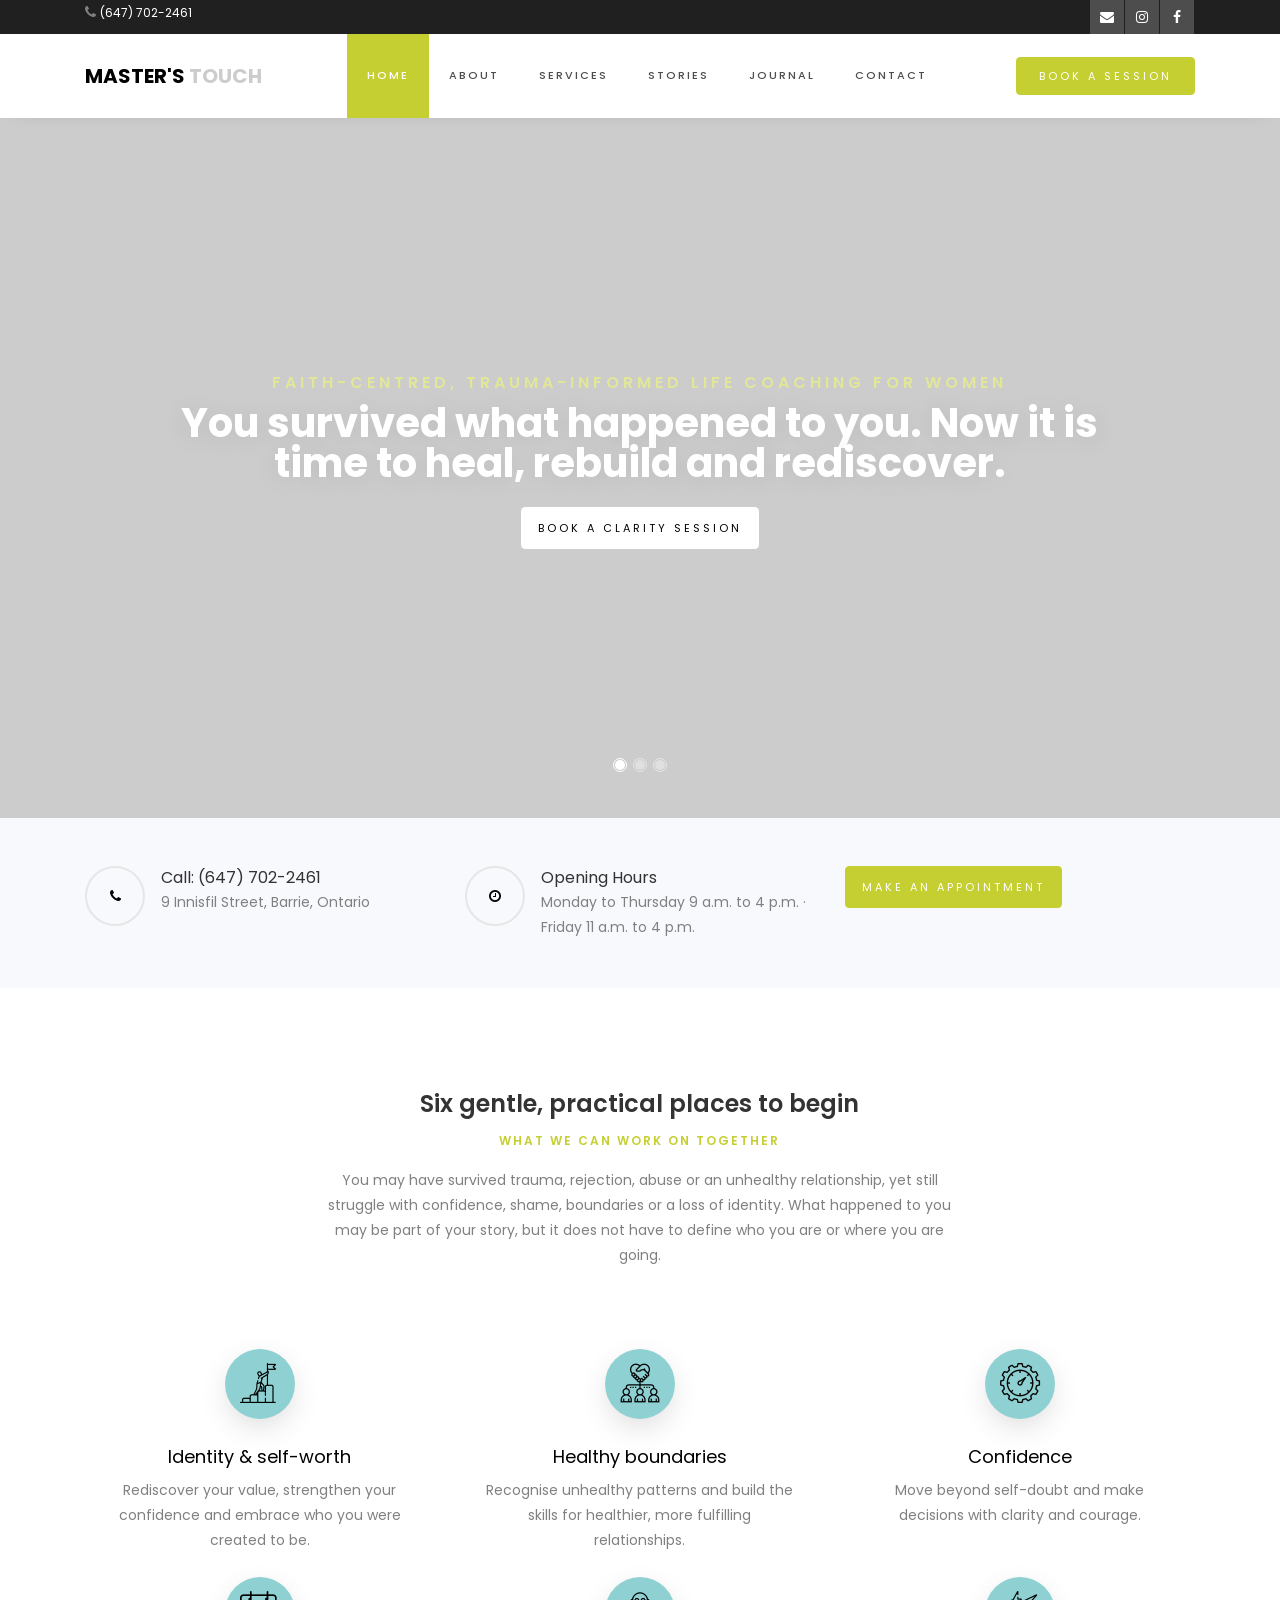
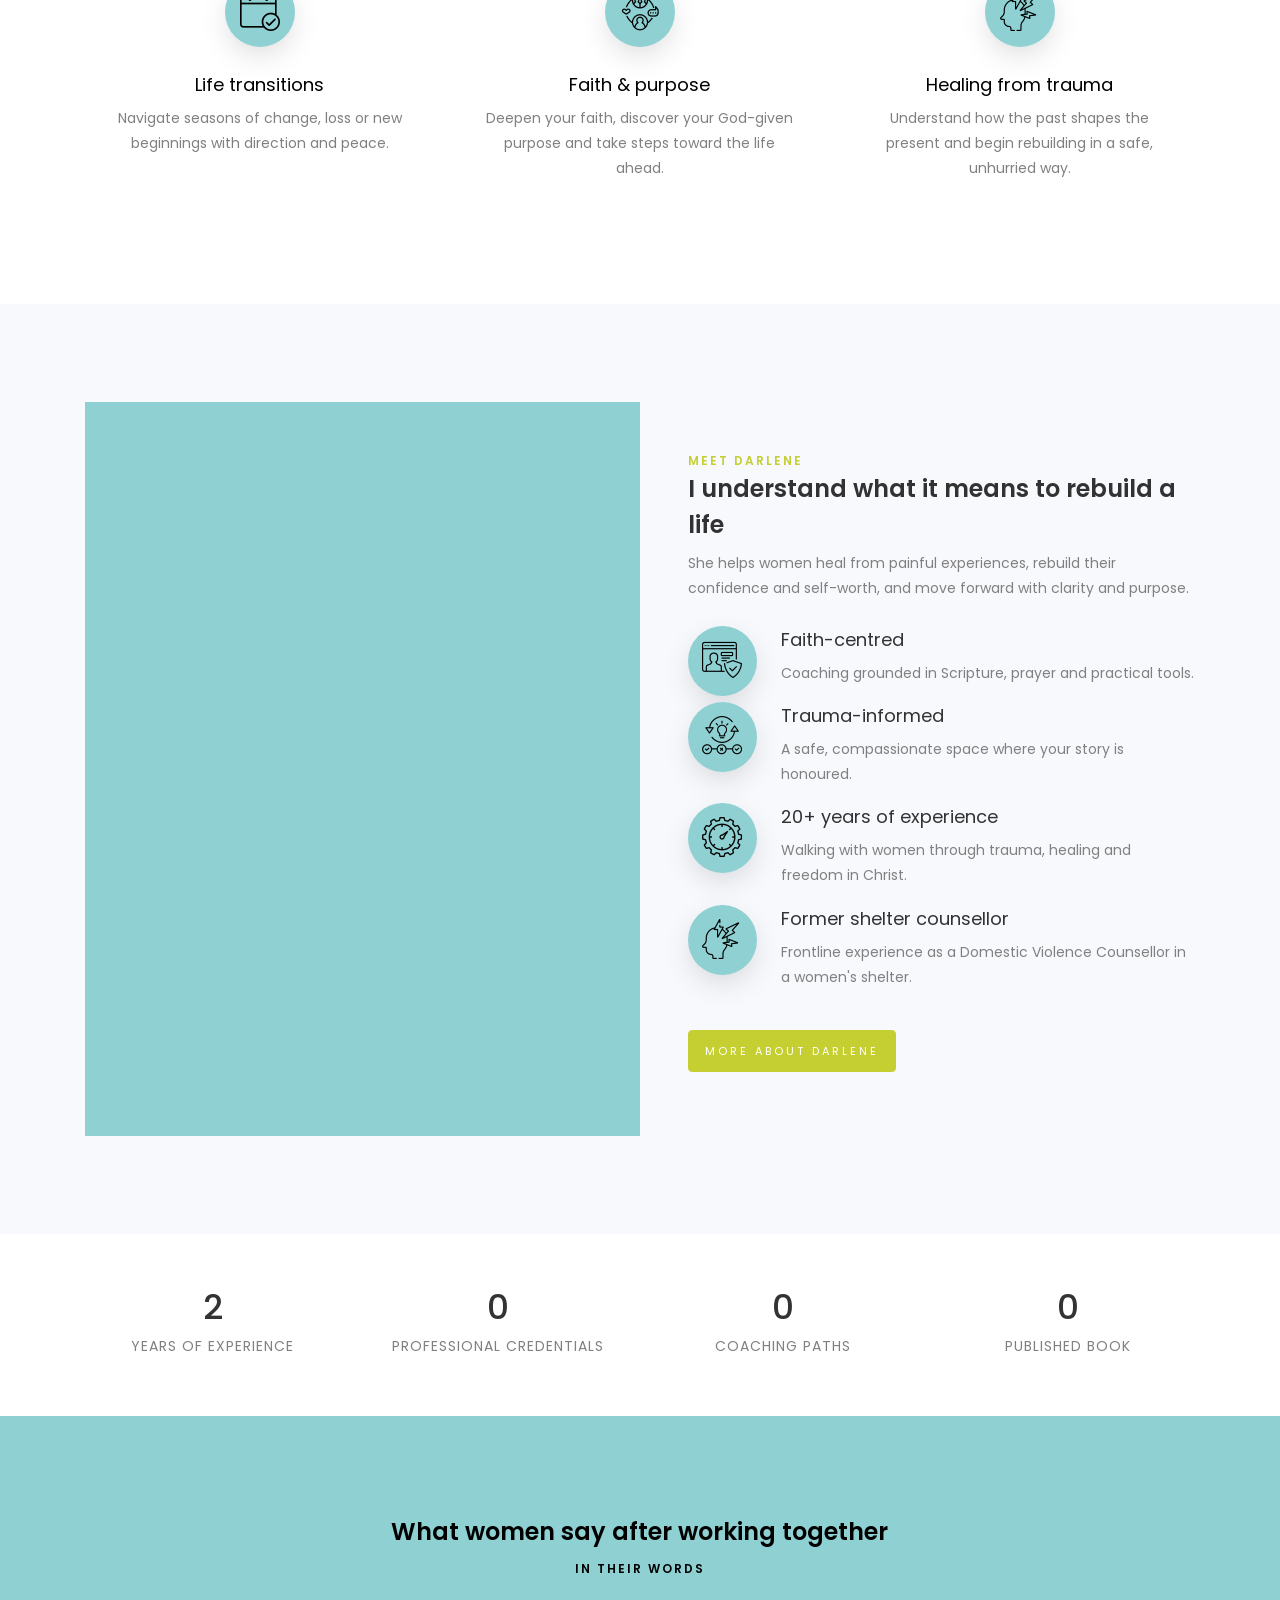
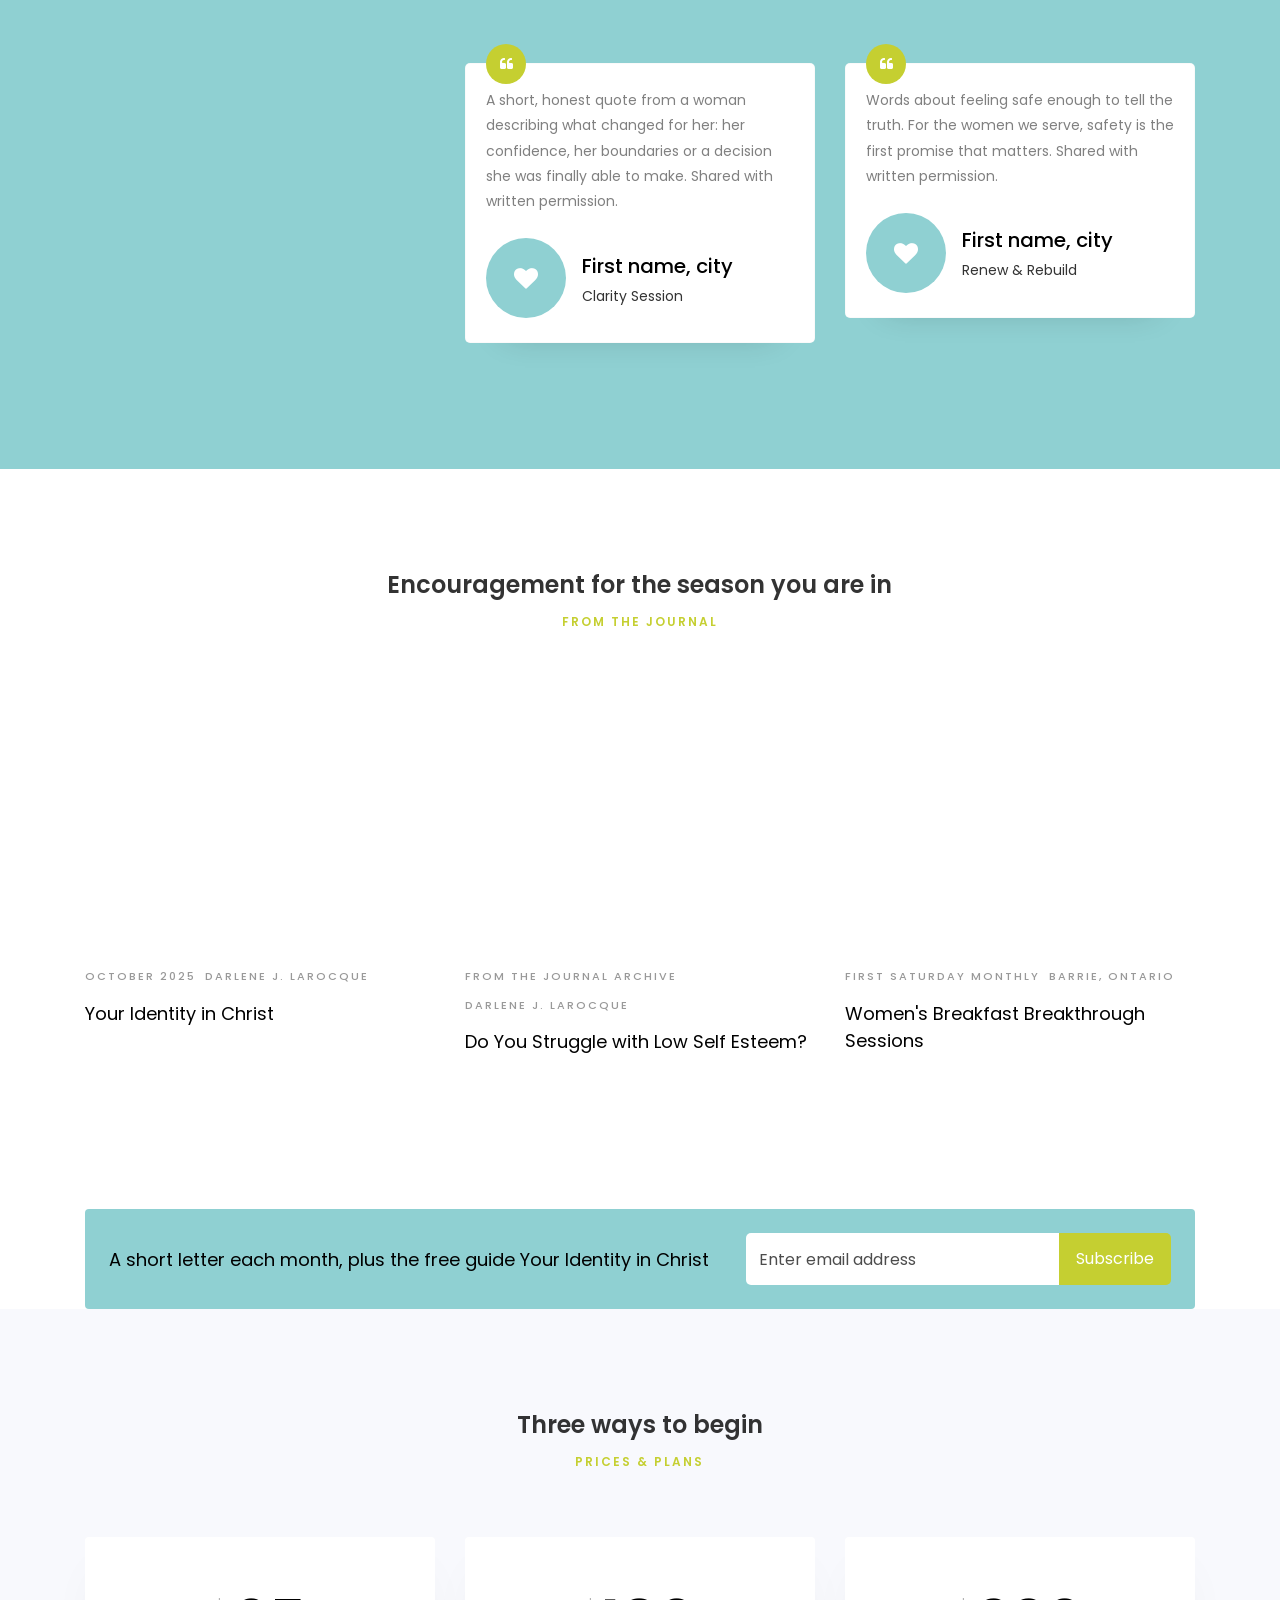
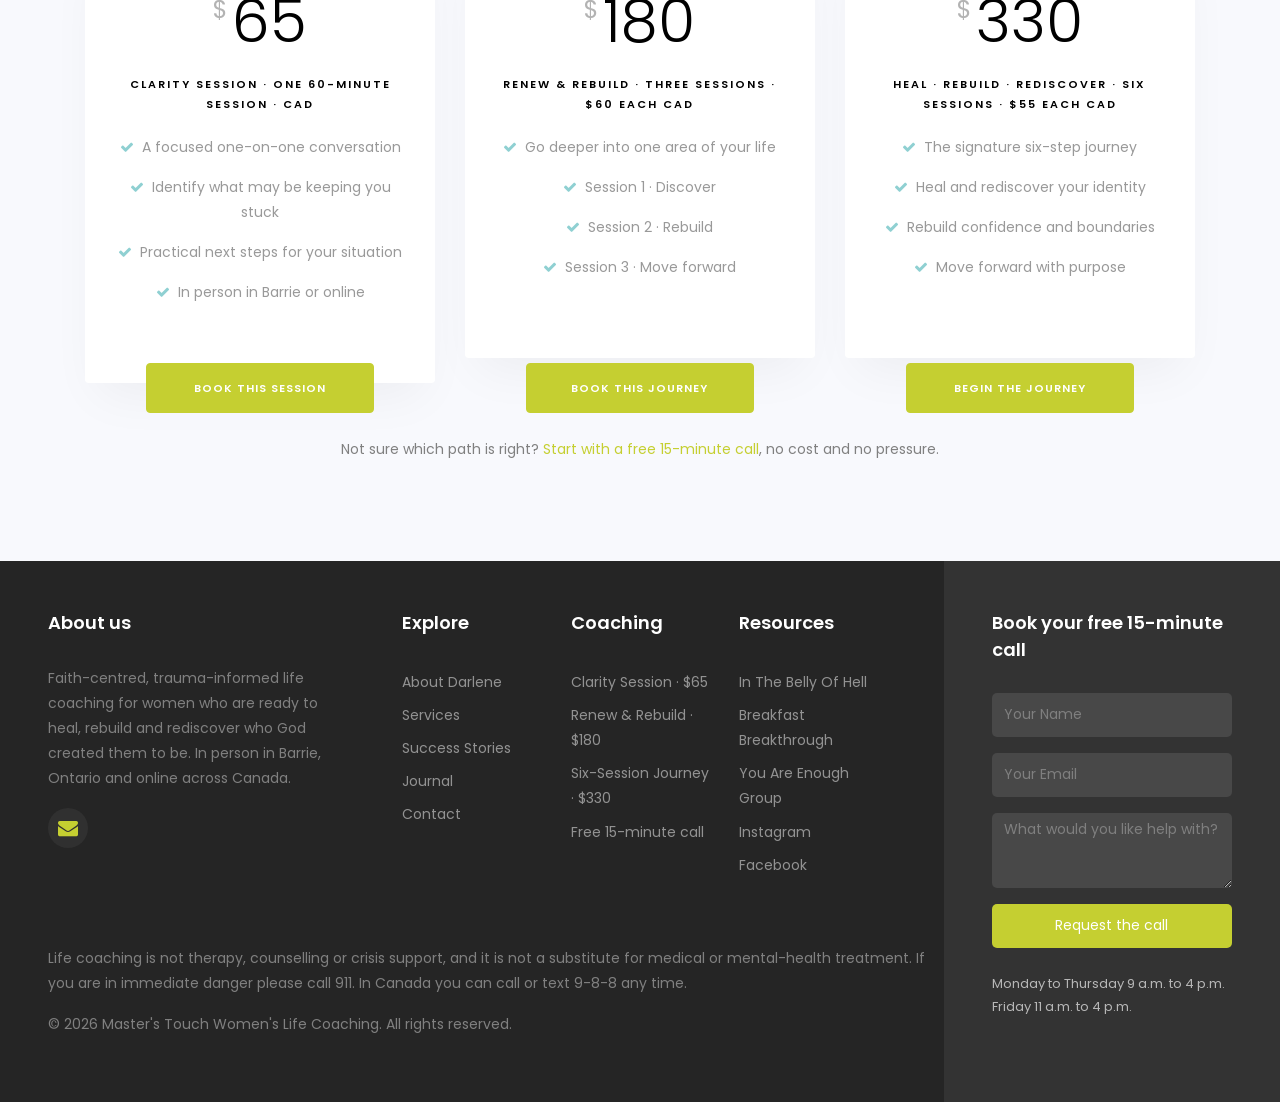
==== commit 07362163: "Point every social link straight at Darlene's real pages - Facebook icon added to the top bar, foote" ====
--- a/index.html
+++ b/index.html
@@ -31,7 +31,8 @@
 							<div class="social-media">
 				    		<p class="mb-0 d-flex">
 				    			<a href="mailto:hello@mtwlifecoach.com" class="d-flex align-items-center justify-content-center"><span class="fa fa-envelope"><i class="sr-only">Email</i></span></a>
-				    			<a href="https://instagram.com/masterstouchlifecoach" target="_blank" rel="noopener" class="d-flex align-items-center justify-content-center"><span class="fa fa-instagram"><i class="sr-only">Instagram</i></span></a>
+				    			<a href="https://www.instagram.com/masterstouchlifecoach" target="_blank" rel="noopener" class="d-flex align-items-center justify-content-center"><span class="fa fa-instagram"><i class="sr-only">Instagram</i></span></a>
+				    			<a href="https://www.facebook.com/PastorDarleneLarocque" target="_blank" rel="noopener" class="d-flex align-items-center justify-content-center"><span class="fa fa-facebook"><i class="sr-only">Facebook</i></span></a>
 				    		</p>
 			        </div>
 						</div>
@@ -529,7 +530,8 @@
 								<p>Faith-centred, trauma-informed life coaching for women who are ready to heal, rebuild and rediscover who God created them to be. In person in Barrie, Ontario and online across Canada.</p>
 								<ul class="ftco-footer-social p-0">
 		              <li class="ftco-animate"><a href="mailto:hello@mtwlifecoach.com" data-toggle="tooltip" data-placement="top" title="Email"><span class="fa fa-envelope"></span></a></li>
-		              <li class="ftco-animate"><a href="https://instagram.com/masterstouchlifecoach" target="_blank" rel="noopener" data-toggle="tooltip" data-placement="top" title="Instagram"><span class="fa fa-instagram"></span></a></li>
+		              <li class="ftco-animate"><a href="https://www.instagram.com/masterstouchlifecoach" target="_blank" rel="noopener" data-toggle="tooltip" data-placement="top" title="Instagram"><span class="fa fa-instagram"></span></a></li>
+		              <li class="ftco-animate"><a href="https://www.facebook.com/PastorDarleneLarocque" target="_blank" rel="noopener" data-toggle="tooltip" data-placement="top" title="Facebook"><span class="fa fa-facebook"></span></a></li>
 		            </ul>
 							</div>
 							<div class="col-md-8">
@@ -561,7 +563,8 @@
 						              <li><a href="https://www.amazon.ca/Belly-Hell-Darlene-Larocque/dp/B0FP2ST869/" target="_blank" rel="noopener" class="py-1 d-block">In The Belly Of Hell</a></li>
 						              <li><a href="success-stories.html" class="py-1 d-block">Breakfast Breakthrough</a></li>
 						              <li><a href="contact.html" class="py-1 d-block">You Are Enough Group</a></li>
-						              <li><a href="https://instagram.com/masterstouchlifecoach" target="_blank" rel="noopener" class="py-1 d-block">Instagram</a></li>
+						              <li><a href="https://www.instagram.com/masterstouchlifecoach" target="_blank" rel="noopener" class="py-1 d-block">Instagram</a></li>
+						              <li><a href="https://www.facebook.com/PastorDarleneLarocque" target="_blank" rel="noopener" class="py-1 d-block">Facebook</a></li>
 						            </ul>
 											</div>
 										</div>
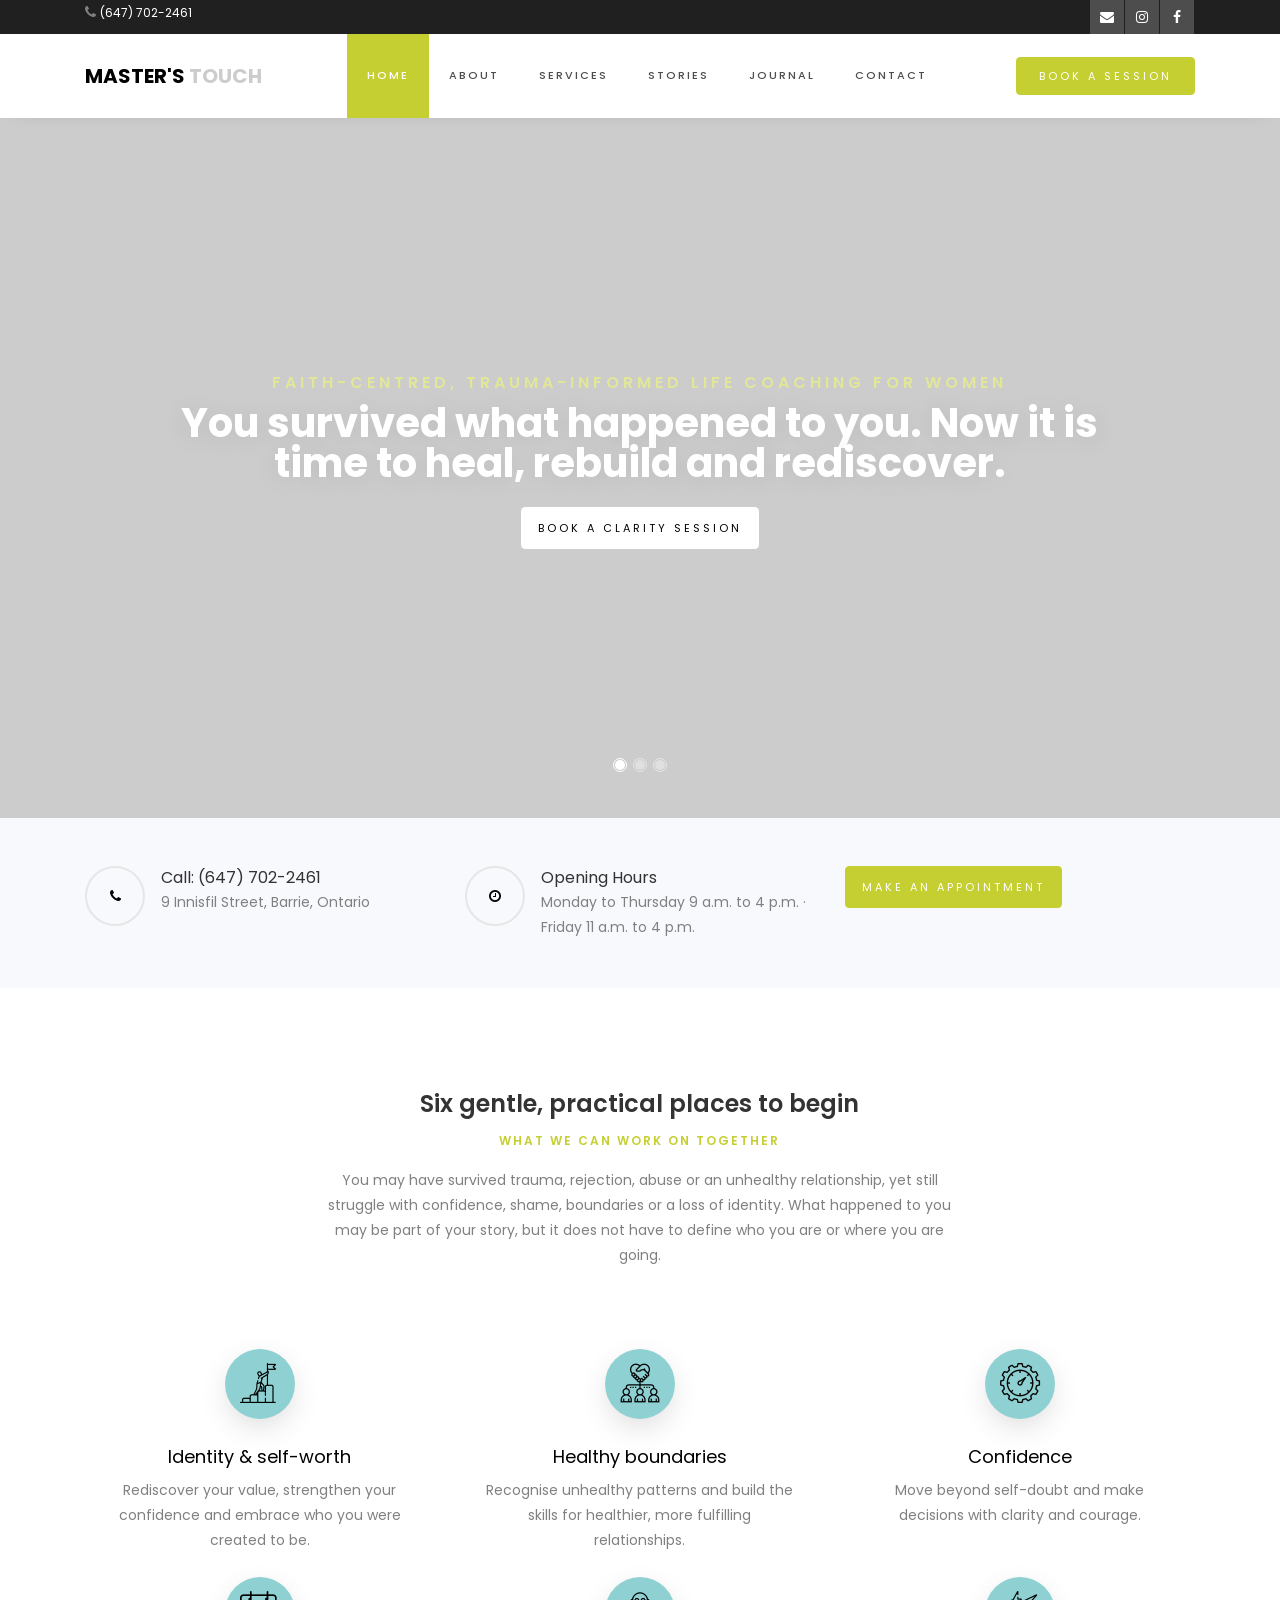
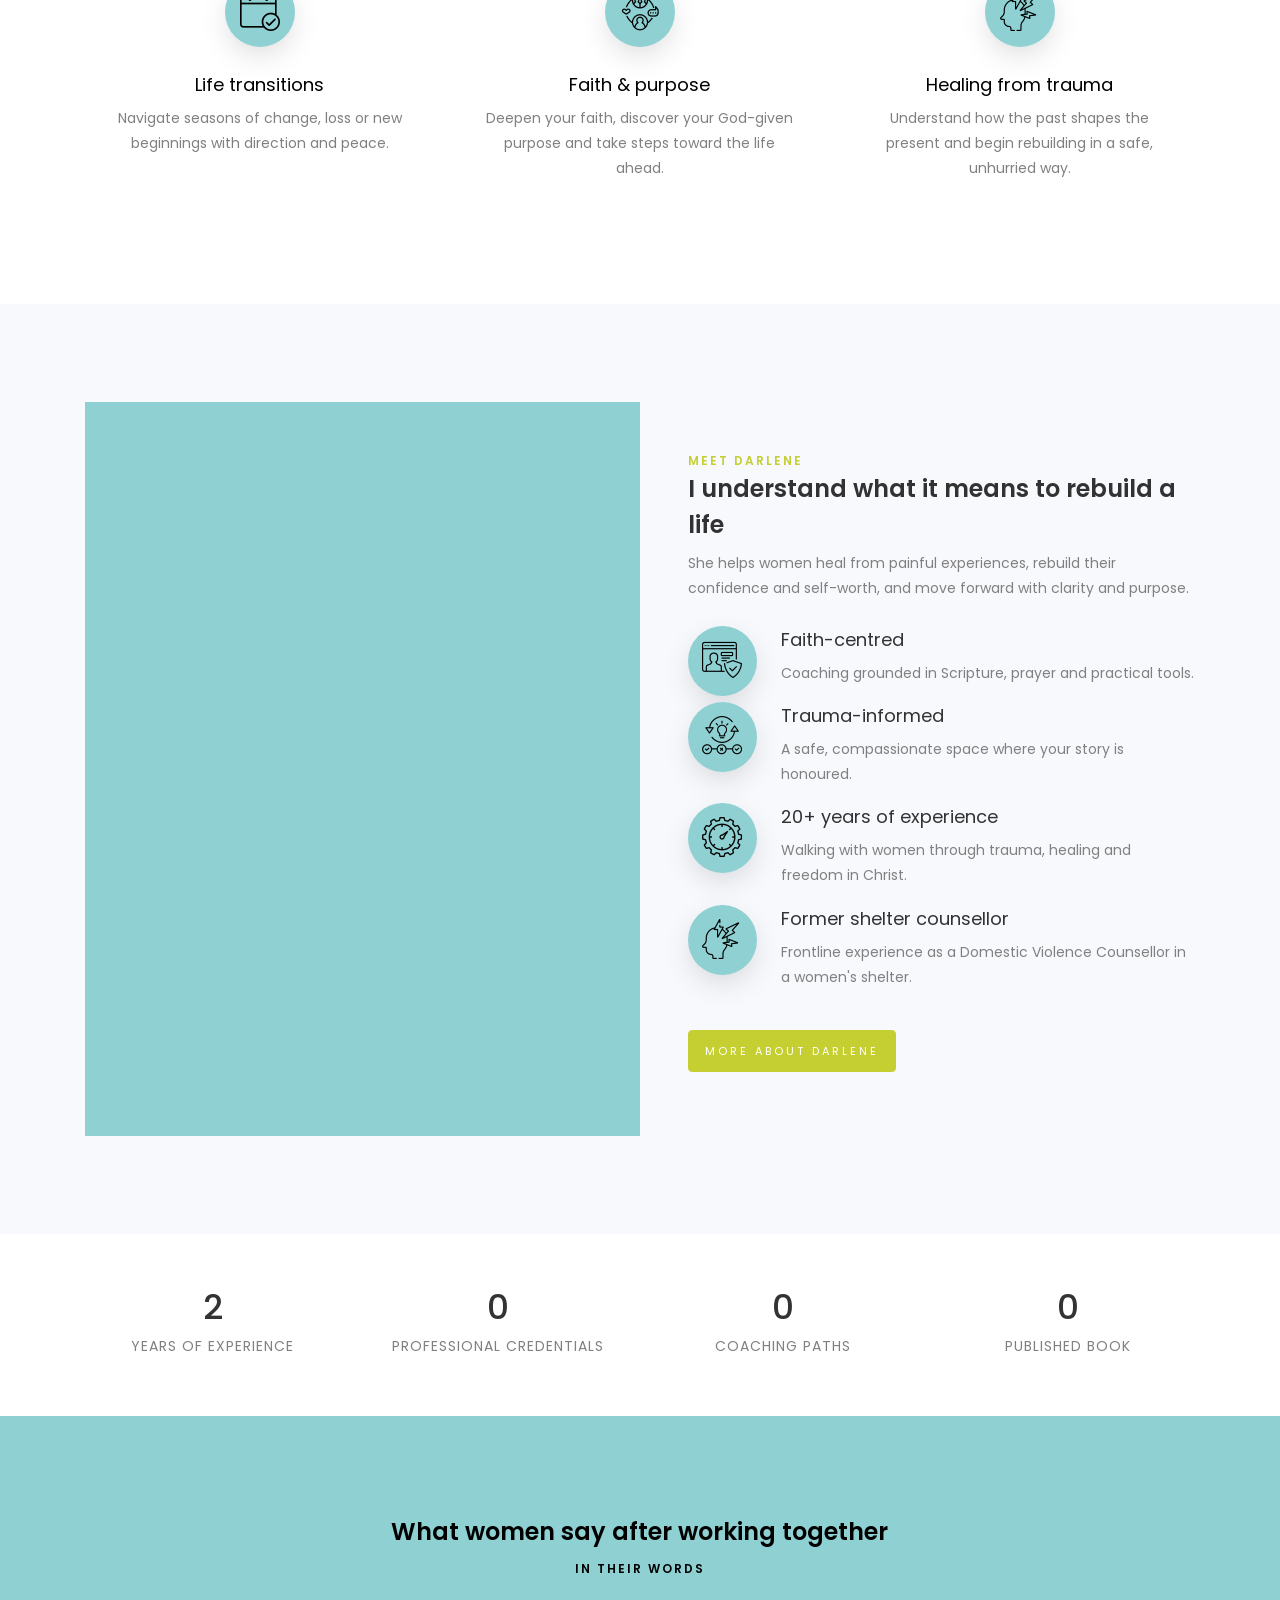
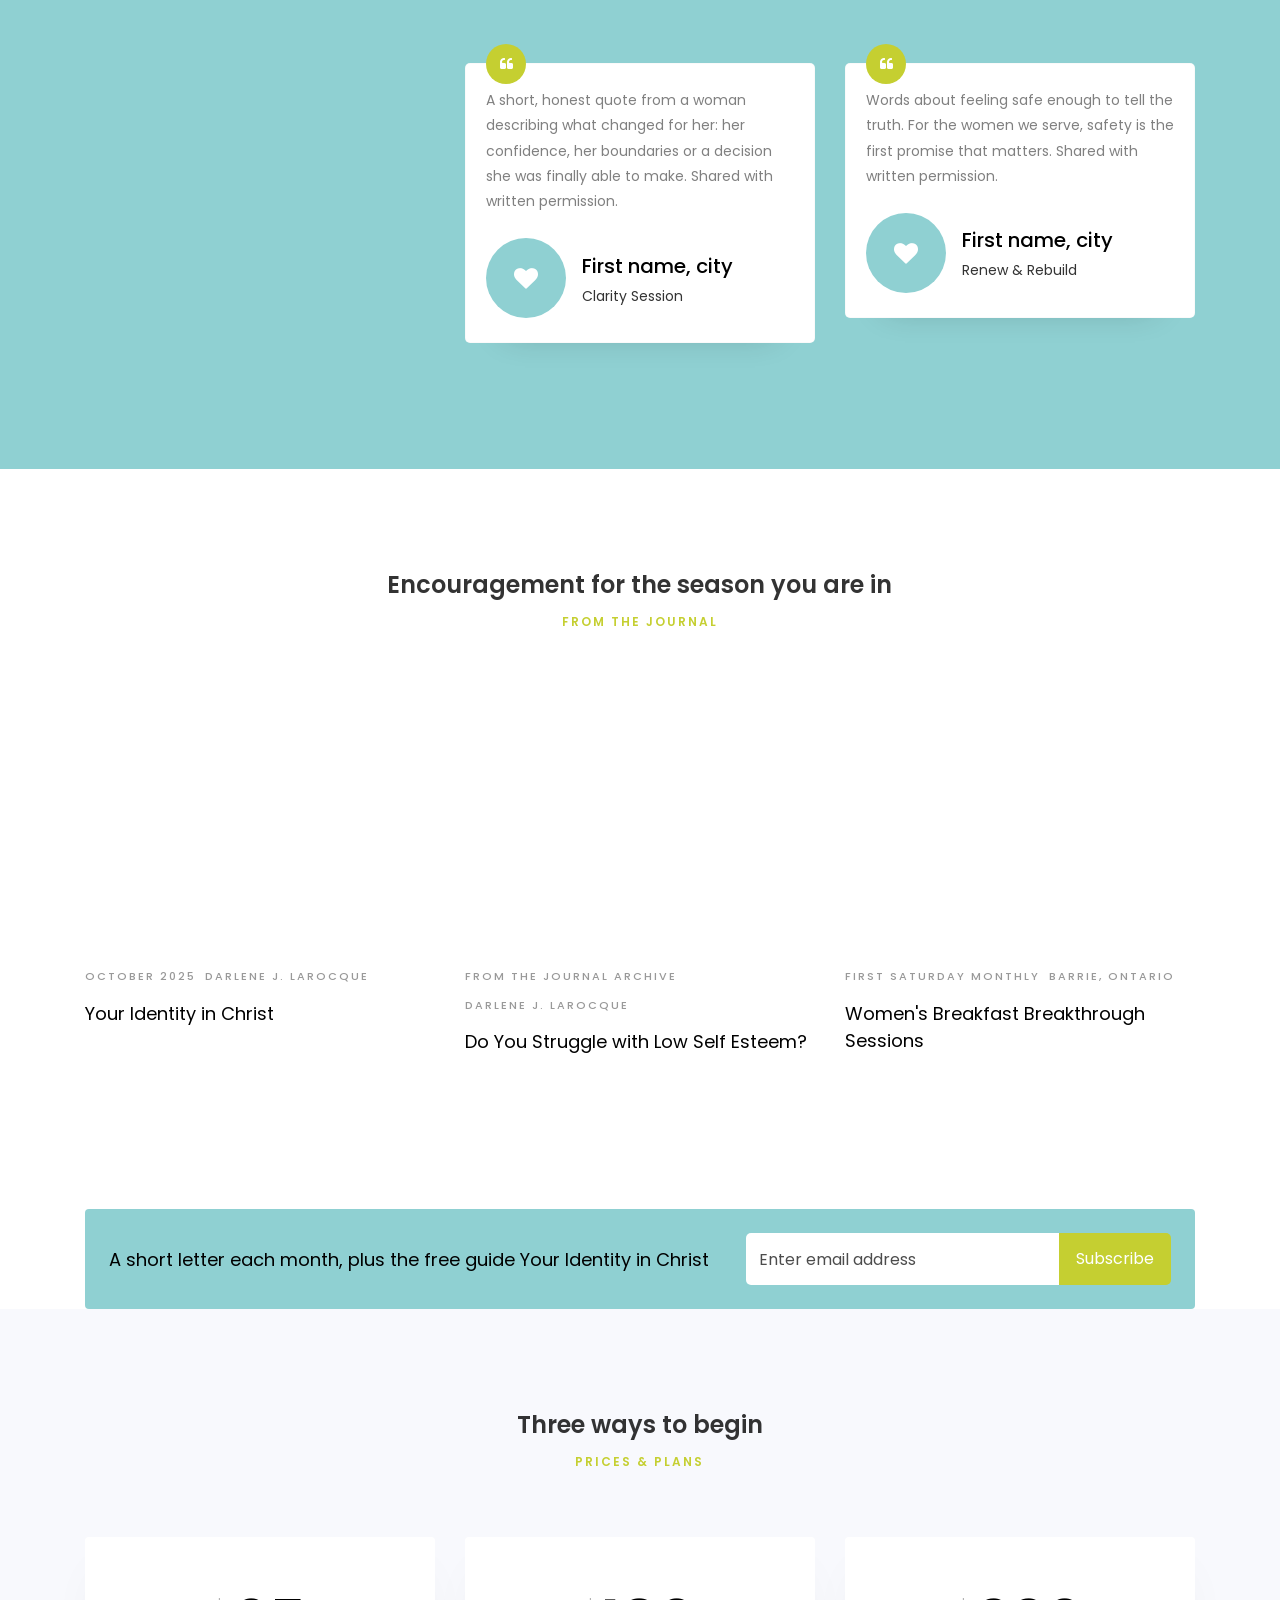
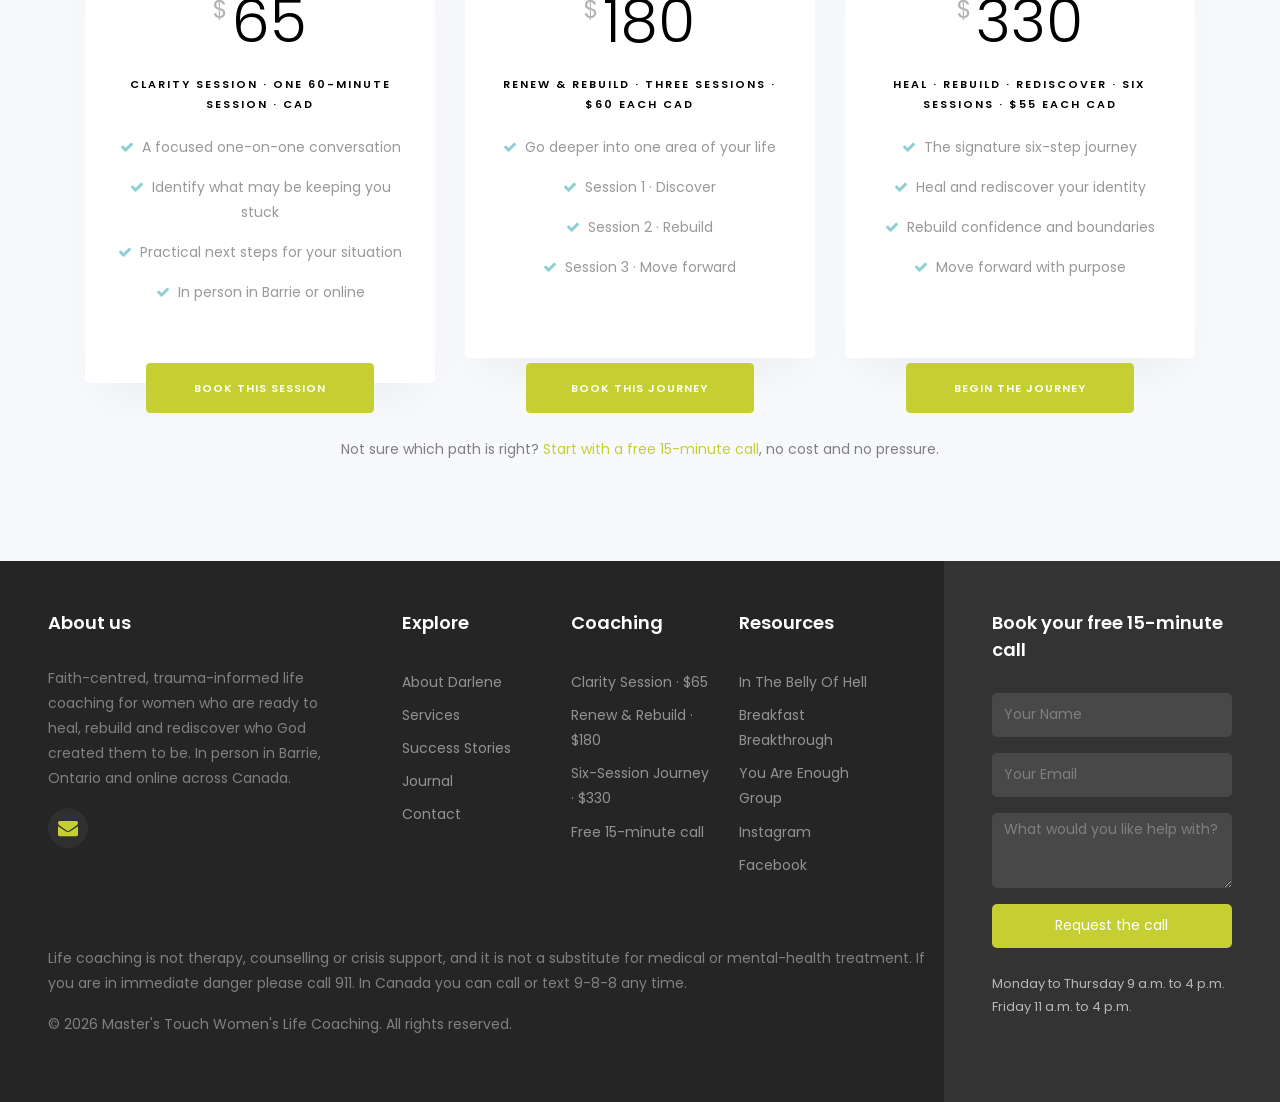
==== commit 57cf2aa2: "Stop the landing-page rotator from slicing Darlene's face - The three hero slides now anchor to 'cen" ====
--- a/index.html
+++ b/index.html
@@ -61,7 +61,7 @@
     <!-- END nav -->
     <div class="hero-wrap">
 	    <div class="home-slider owl-carousel">
-	      <div class="slider-item" style="background-image:url(https://images.squarespace-cdn.com/content/v1/6802d71b6925a433d1afac76/d4eeefe4-36ab-4a96-9dc0-3bba4db1a454/1000121291.png);background-position:center 25%;">
+	      <div class="slider-item" style="background-image:url(https://images.squarespace-cdn.com/content/v1/6802d71b6925a433d1afac76/d4eeefe4-36ab-4a96-9dc0-3bba4db1a454/1000121291.png);background-position:center top;">
 	      	<div class="overlay"></div>
 	        <div class="container">
 	          <div class="row no-gutters slider-text align-items-center justify-content-center">
@@ -76,7 +76,7 @@
 	        </div>
 	      </div>
 
-	      <div class="slider-item" style="background-image:url(https://images.squarespace-cdn.com/content/v1/6802d71b6925a433d1afac76/4bee031c-62c7-46b8-8fc1-561597e6244a/1000121718.jpg);background-position:center 25%;">
+	      <div class="slider-item" style="background-image:url(https://images.squarespace-cdn.com/content/v1/6802d71b6925a433d1afac76/4bee031c-62c7-46b8-8fc1-561597e6244a/1000121718.jpg);background-position:center top;">
 	      	<div class="overlay"></div>
 	        <div class="container">
 	          <div class="row no-gutters slider-text align-items-center justify-content-center">
@@ -91,7 +91,7 @@
 	        </div>
 	      </div>
 
-	      <div class="slider-item" style="background-image:url(https://images.squarespace-cdn.com/content/v1/6802d71b6925a433d1afac76/2e7dd7fc-50cb-4cda-a83f-fb0f475f7f88/processed_1000121716.jpg);background-position:center 25%;">
+	      <div class="slider-item" style="background-image:url(https://images.squarespace-cdn.com/content/v1/6802d71b6925a433d1afac76/2e7dd7fc-50cb-4cda-a83f-fb0f475f7f88/processed_1000121716.jpg);background-position:center top;">
 	      	<div class="overlay"></div>
 	        <div class="container">
 	          <div class="row no-gutters slider-text align-items-center justify-content-center">
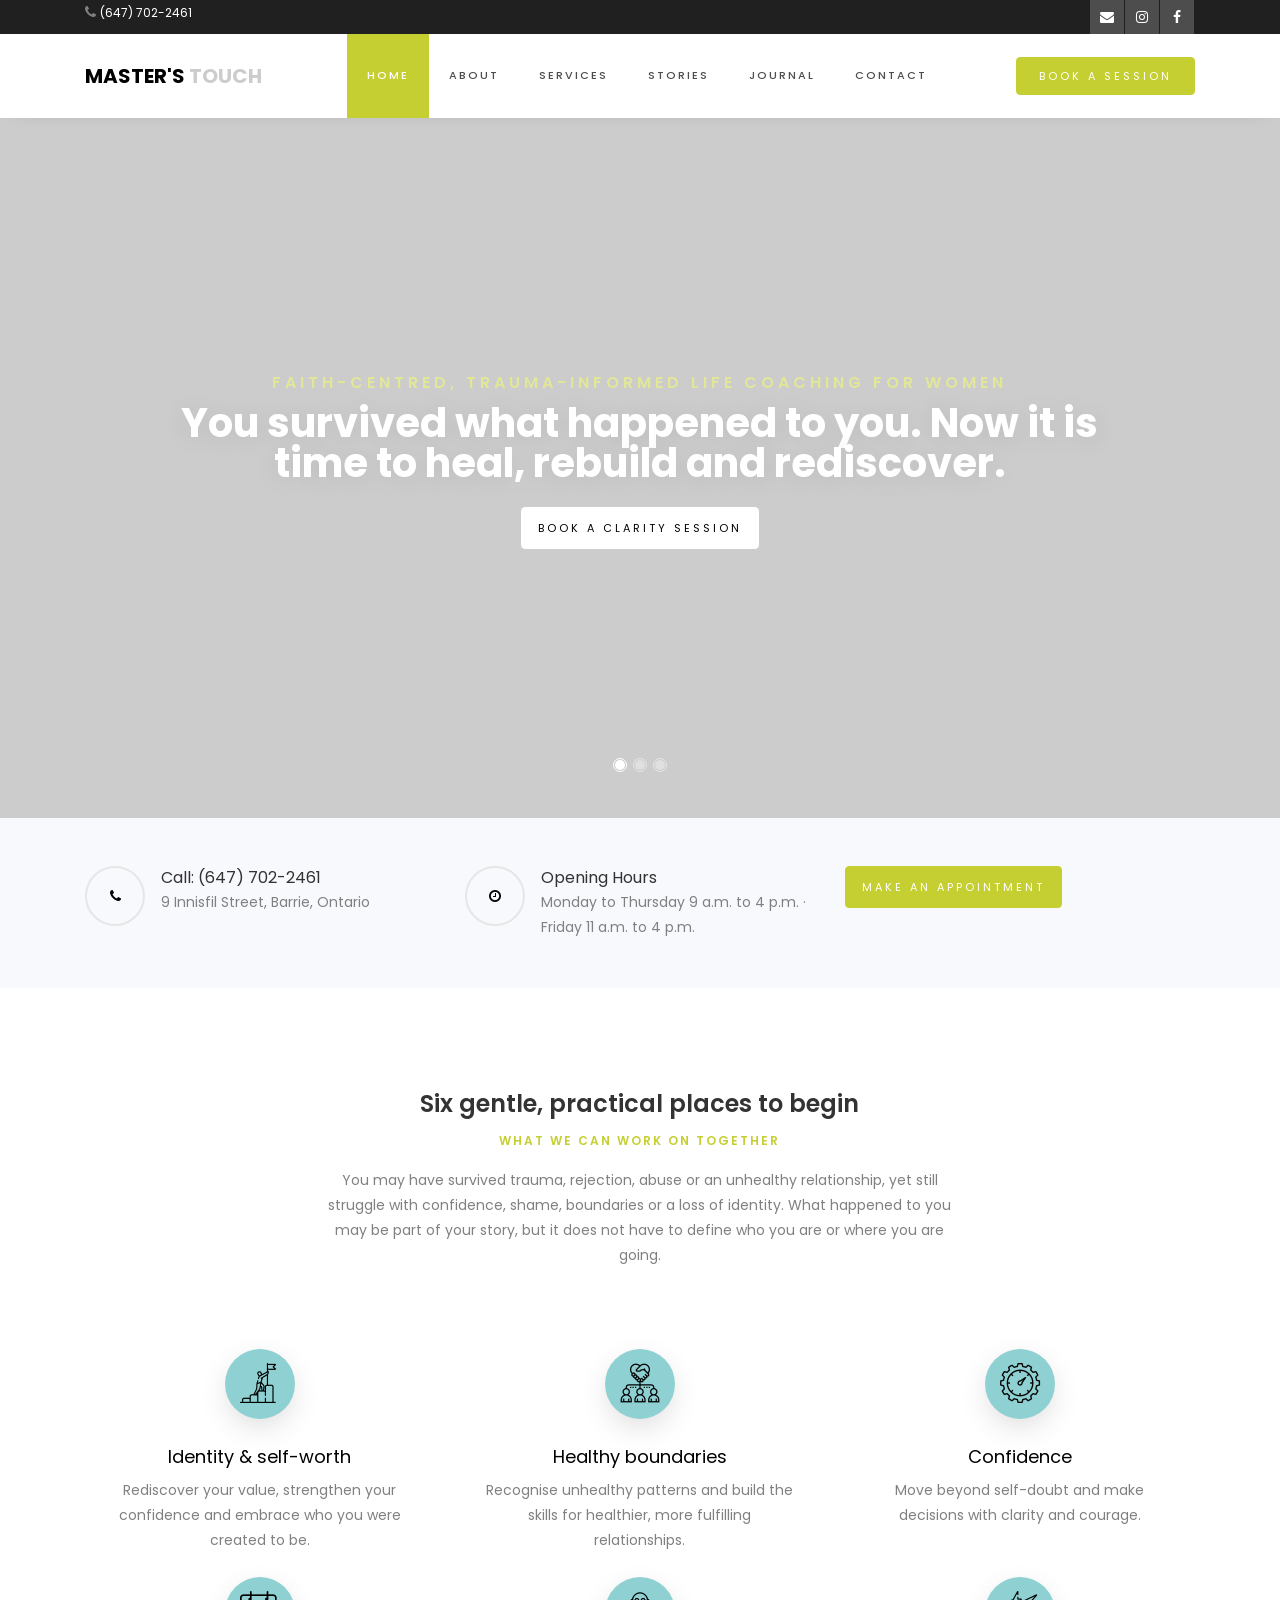
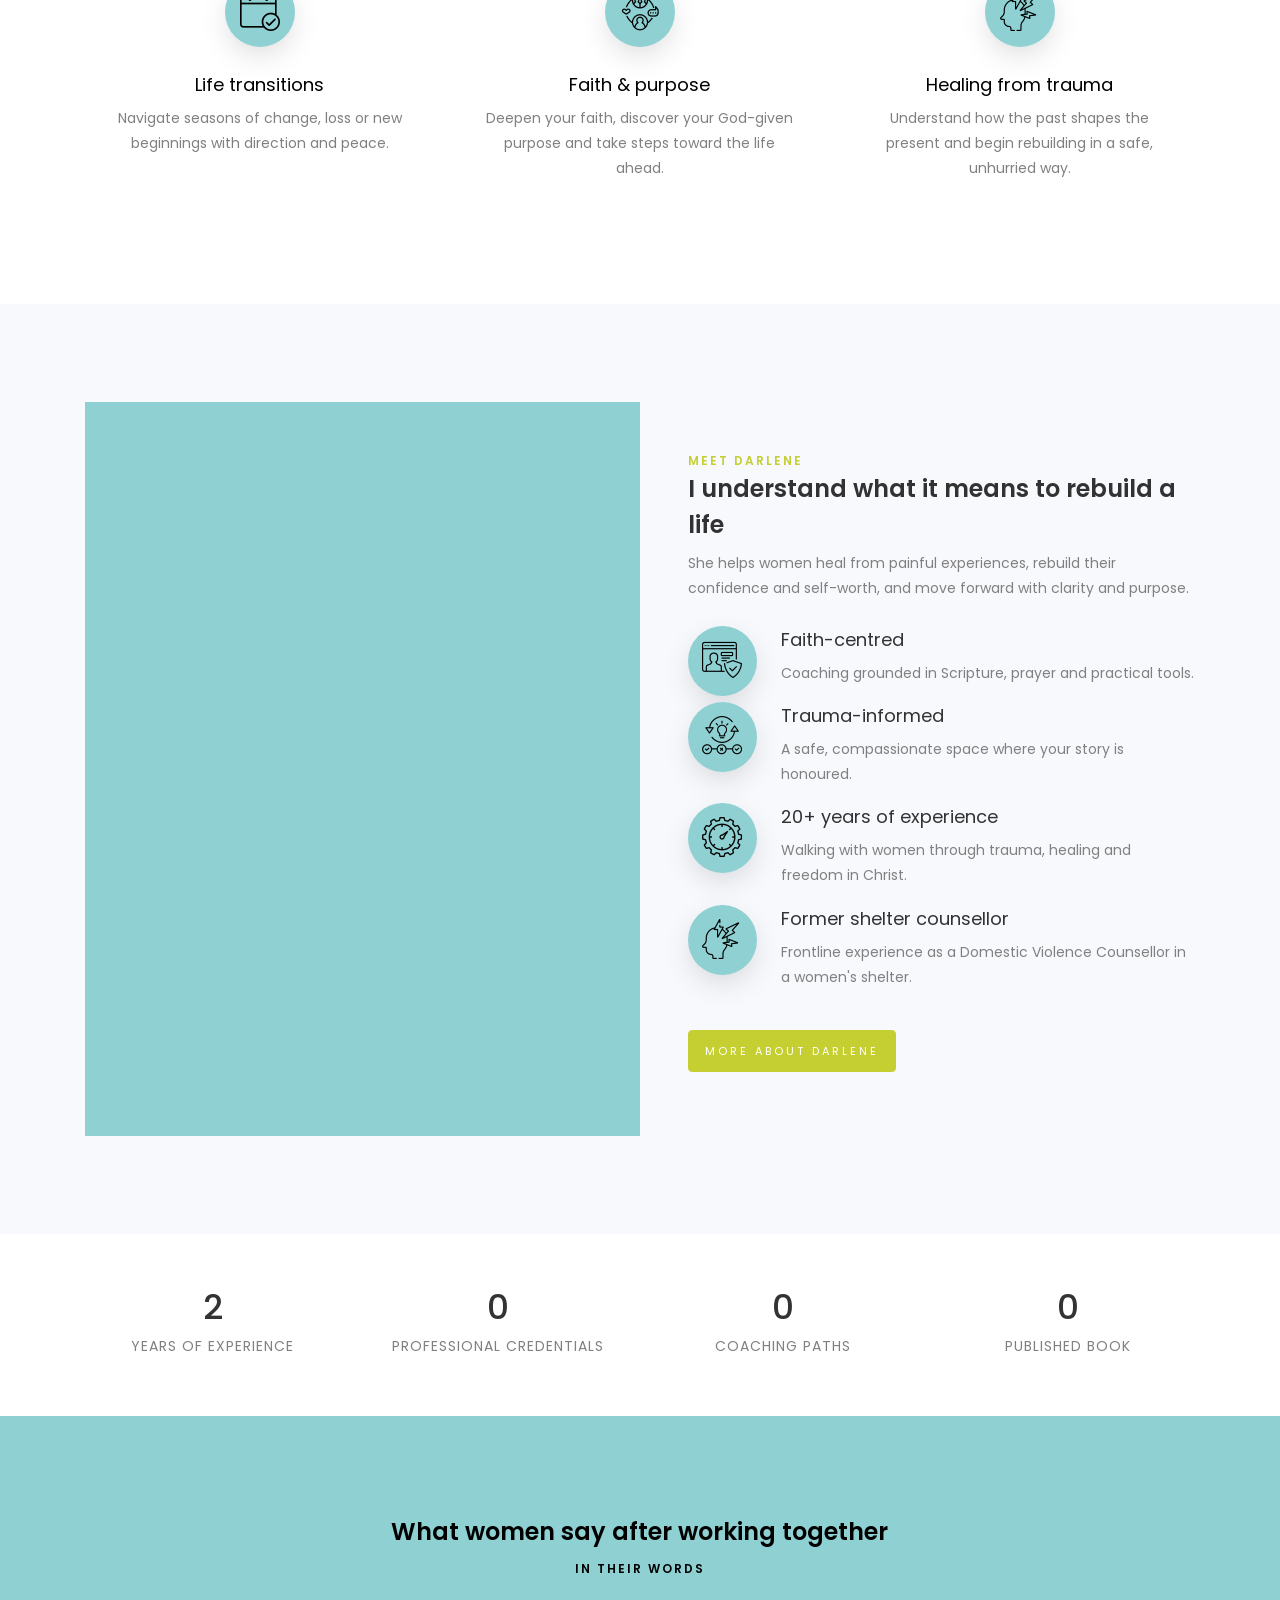
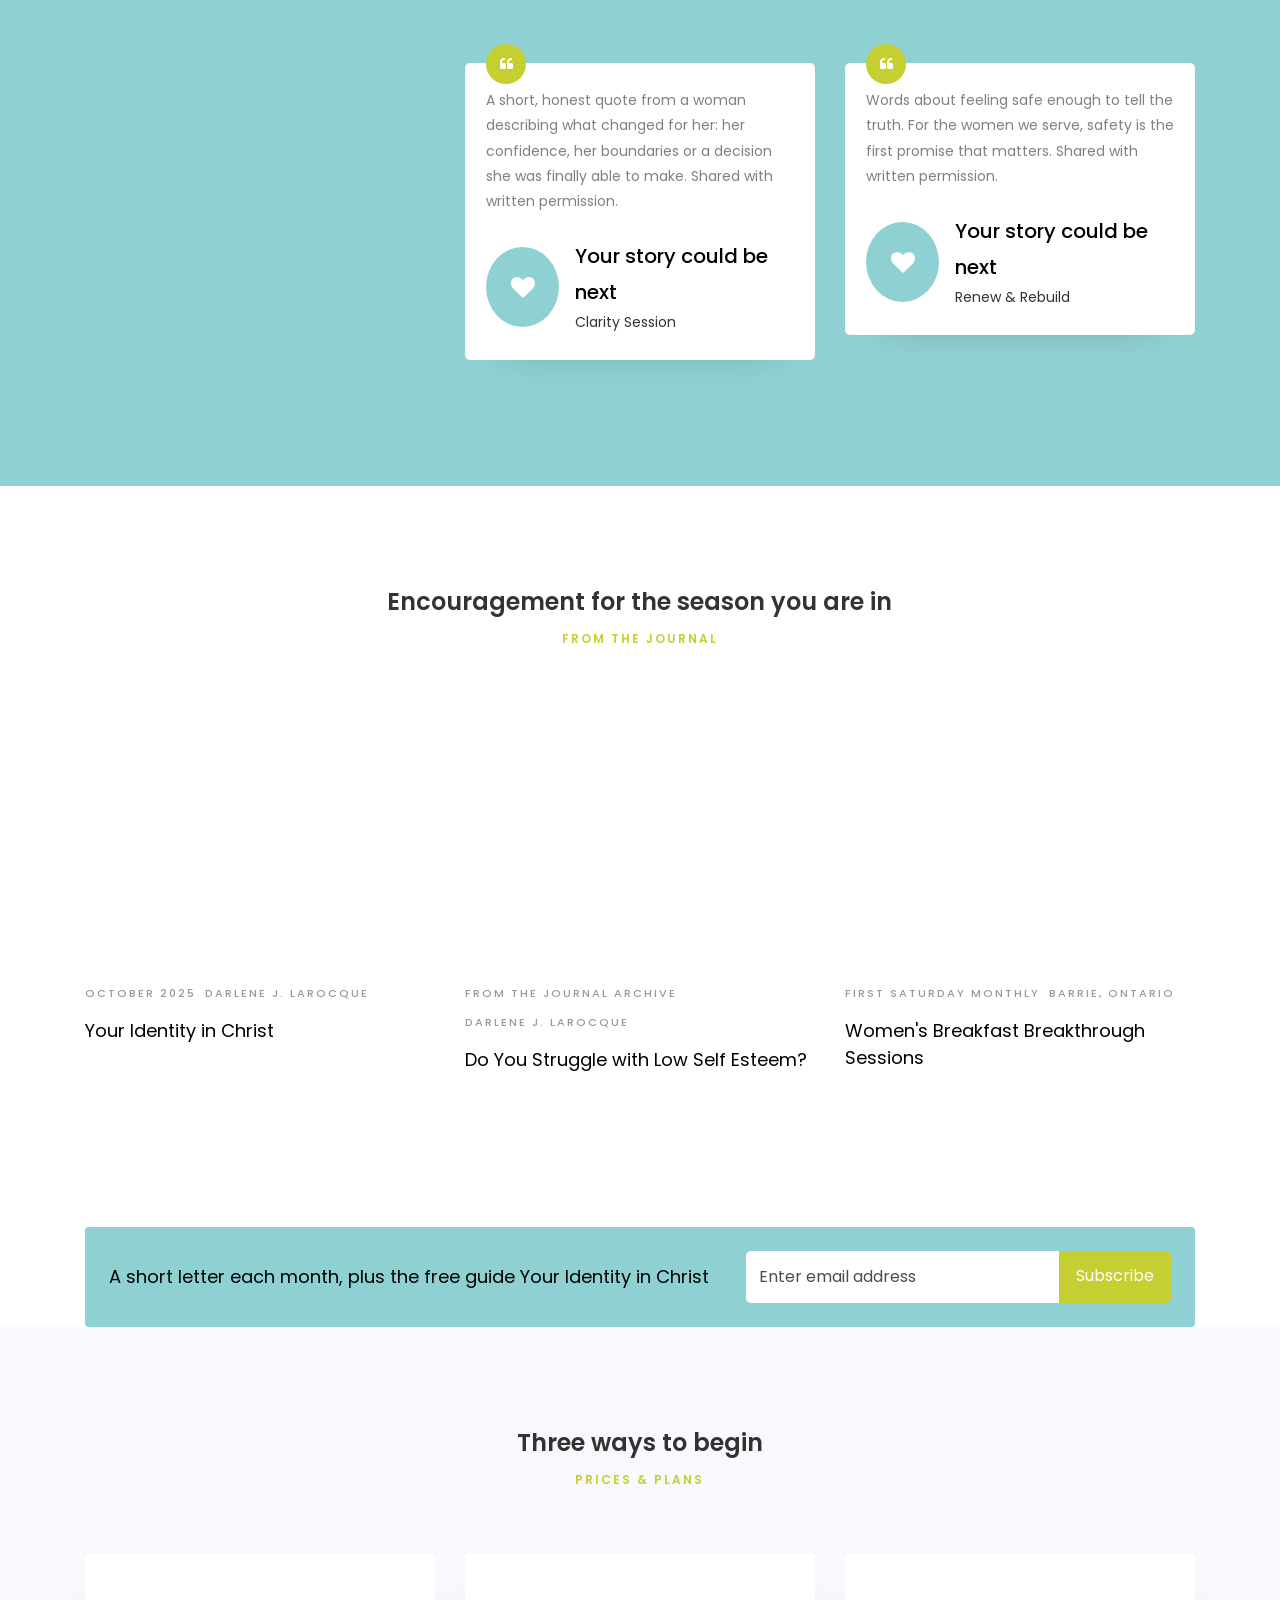
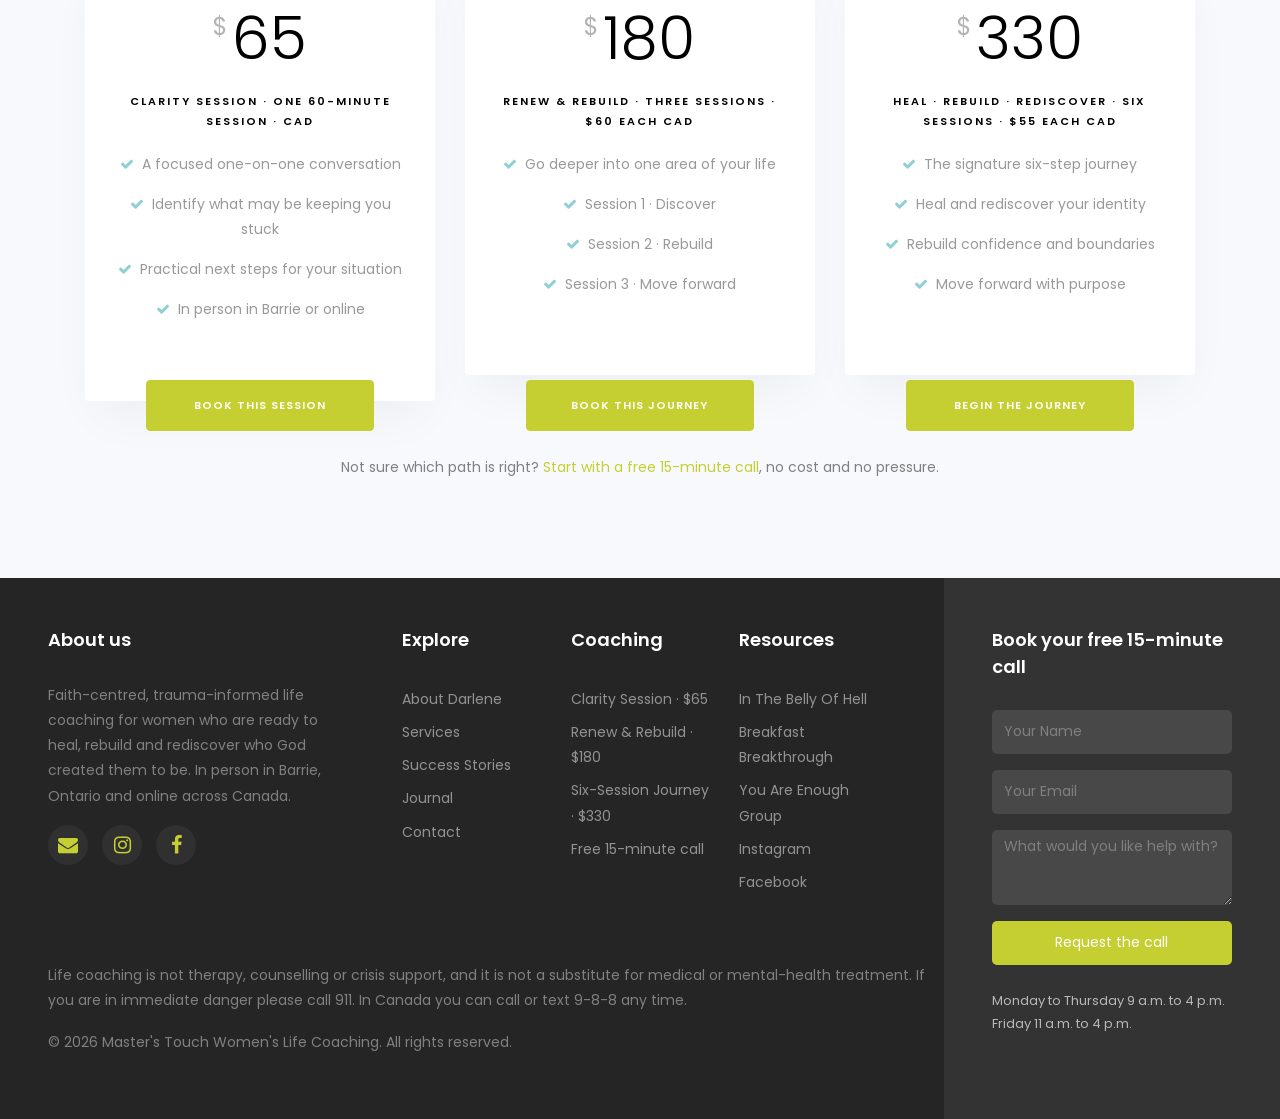
==== commit 1268f8d9: "Replace 'First name, city' testimonial attributions Her live site carries no named client testimonia" ====
--- a/index.html
+++ b/index.html
@@ -335,7 +335,7 @@
                     <div class="d-flex align-items-center">
                     	<div class="user-img d-flex align-items-center justify-content-center" style="background-color:#8fd0d2"><span class="fa fa-heart" style="color:#fff;font-size:24px"></span></div>
                     	<div class="pl-3">
-		                    <p class="name">First name, city</p>
+		                    <p class="name">Your story could be next</p>
 		                    <span class="position">Clarity Session</span>
 		                  </div>
 	                  </div>
@@ -350,7 +350,7 @@
                     <div class="d-flex align-items-center">
                     	<div class="user-img d-flex align-items-center justify-content-center" style="background-color:#8fd0d2"><span class="fa fa-heart" style="color:#fff;font-size:24px"></span></div>
                     	<div class="pl-3">
-		                    <p class="name">First name, city</p>
+		                    <p class="name">Your story could be next</p>
 		                    <span class="position">Renew &amp; Rebuild</span>
 		                  </div>
 	                  </div>
@@ -365,7 +365,7 @@
                     <div class="d-flex align-items-center">
                     	<div class="user-img d-flex align-items-center justify-content-center" style="background-color:#8fd0d2"><span class="fa fa-heart" style="color:#fff;font-size:24px"></span></div>
                     	<div class="pl-3">
-		                    <p class="name">First name, city</p>
+		                    <p class="name">Your story could be next</p>
 		                    <span class="position">Six-session journey</span>
 		                  </div>
 	                  </div>
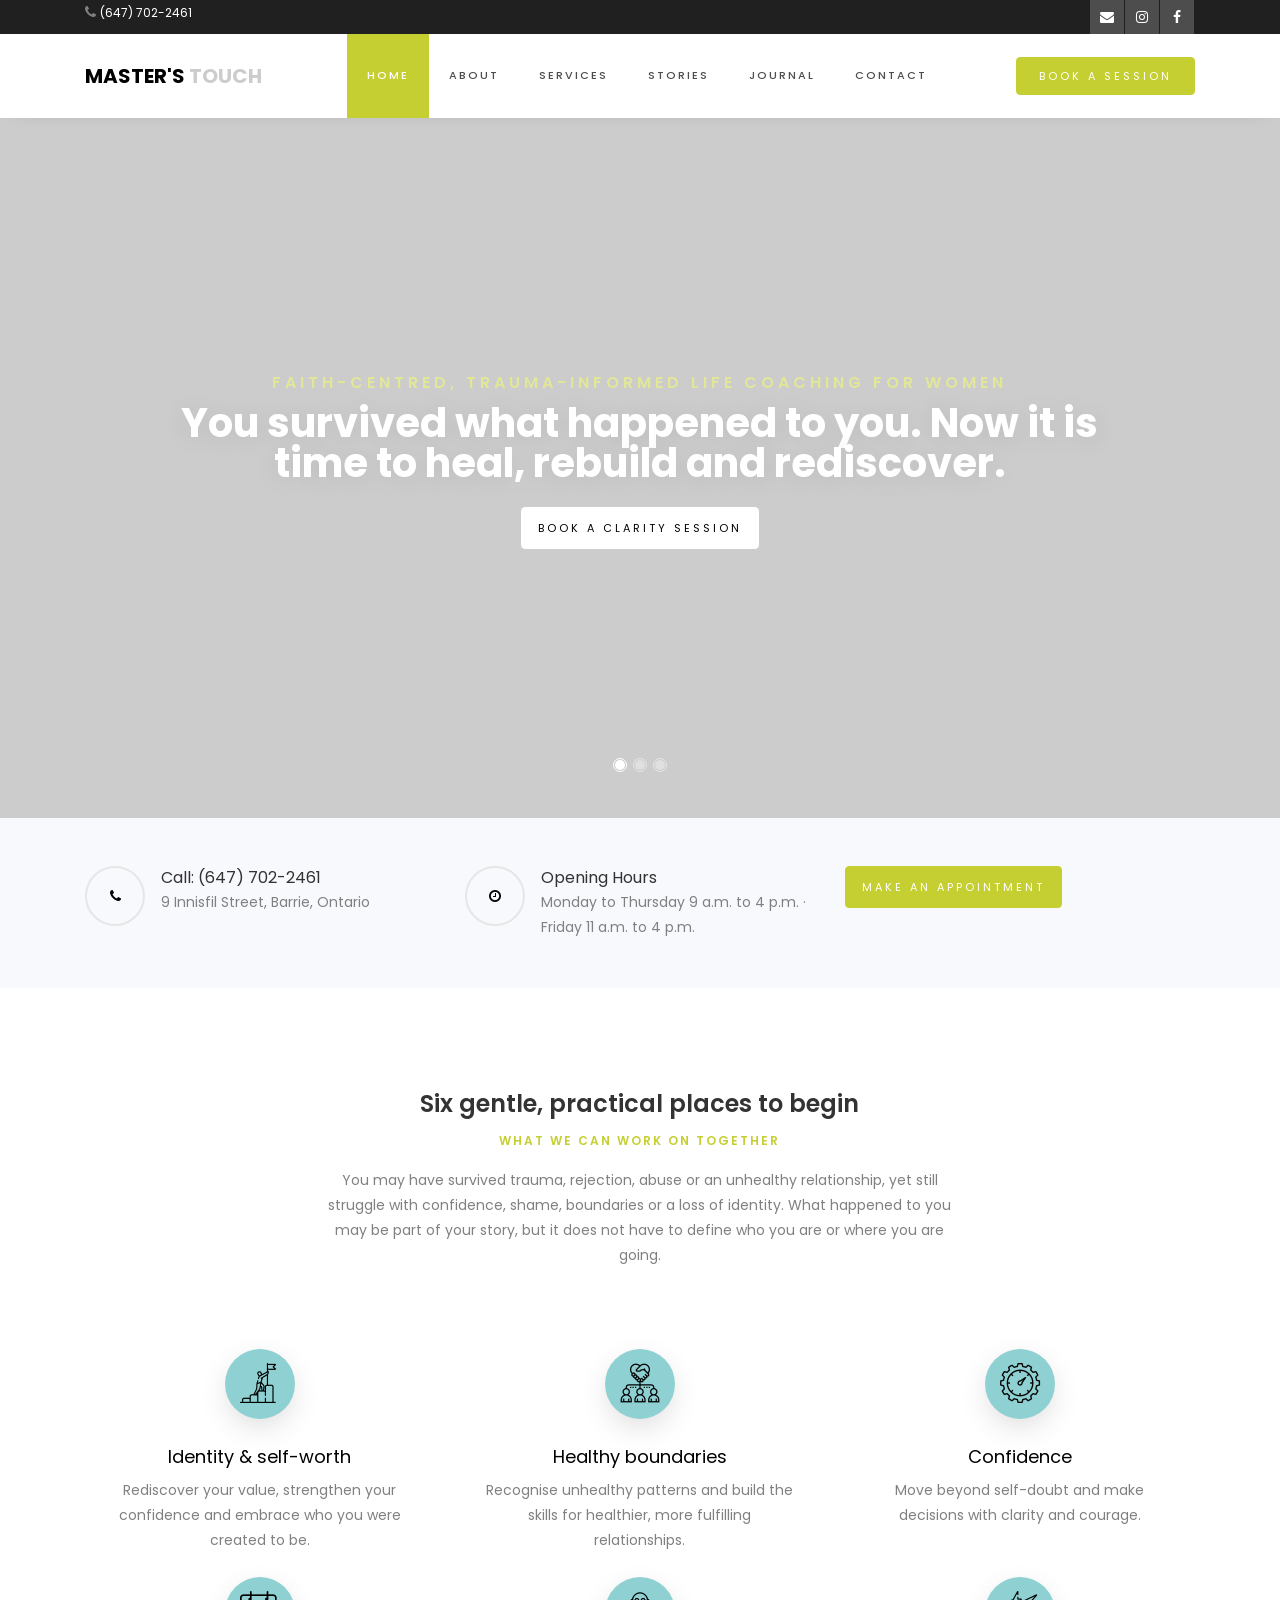
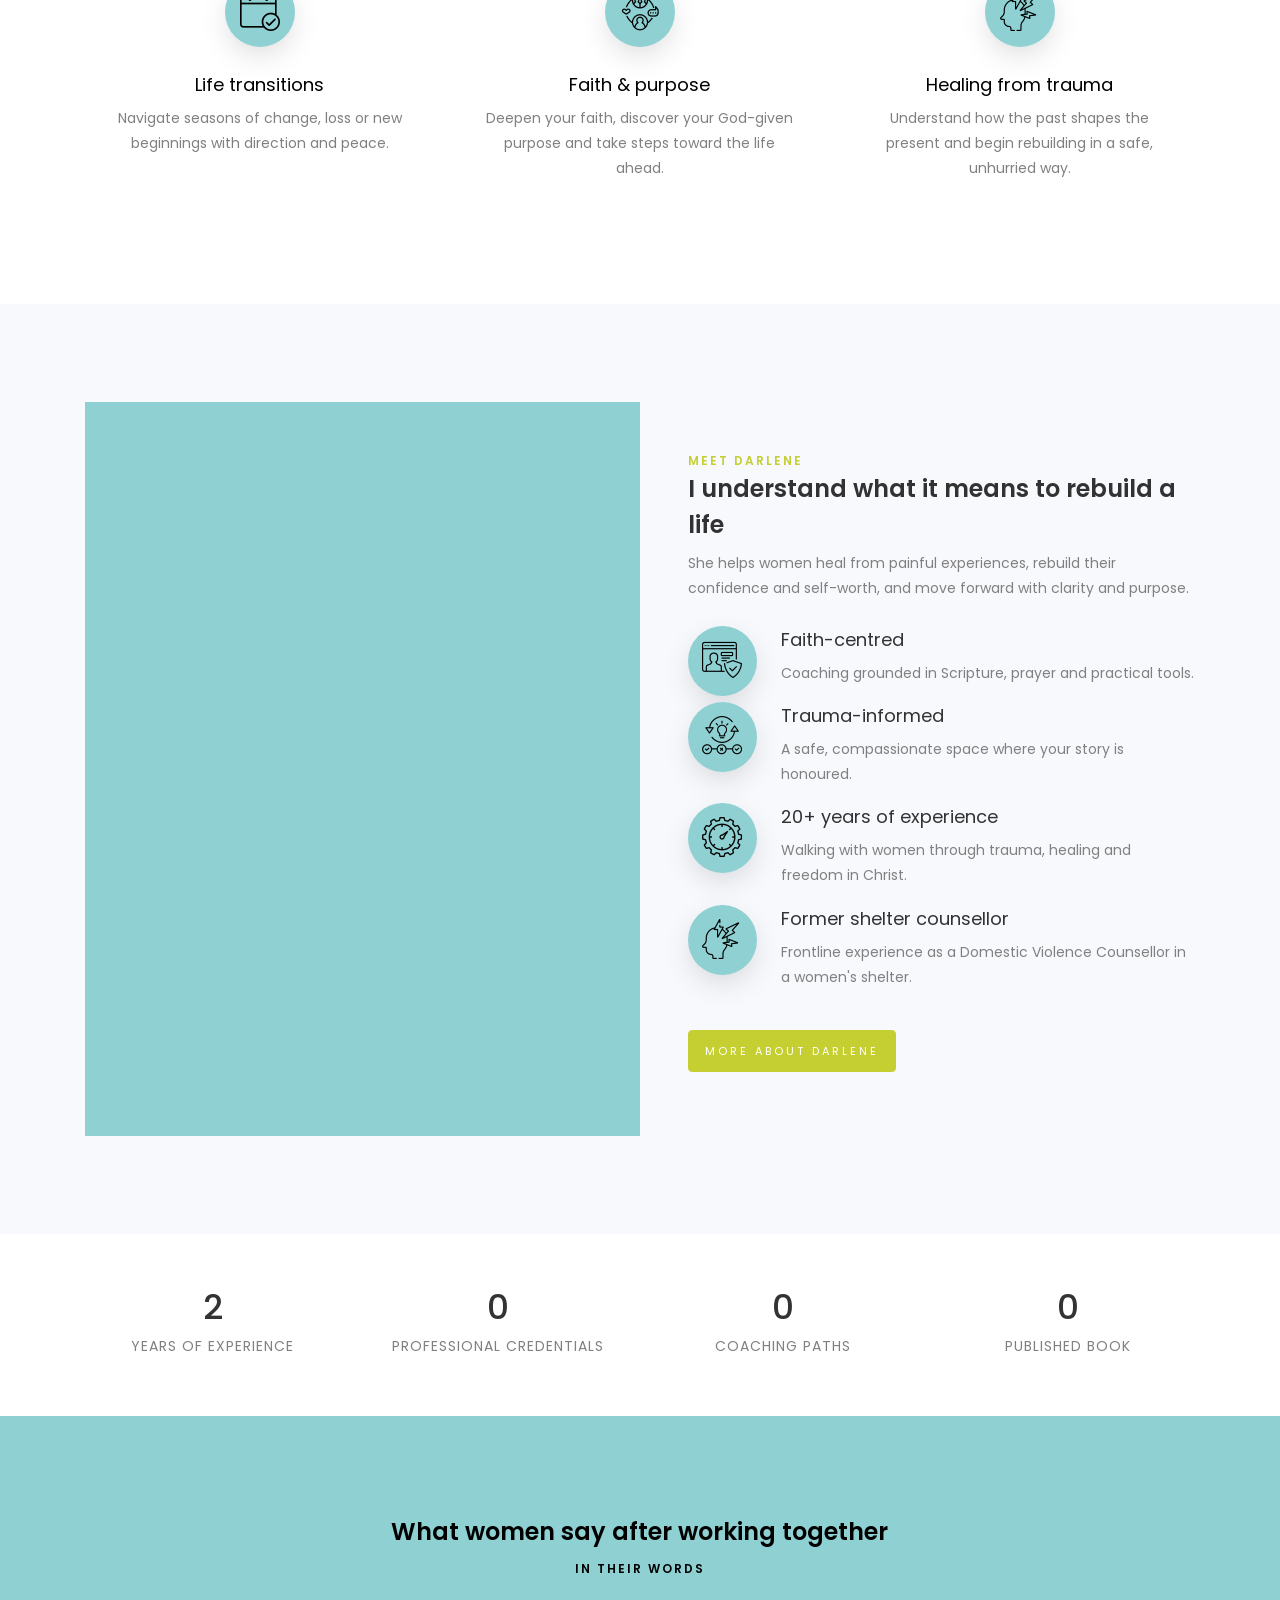
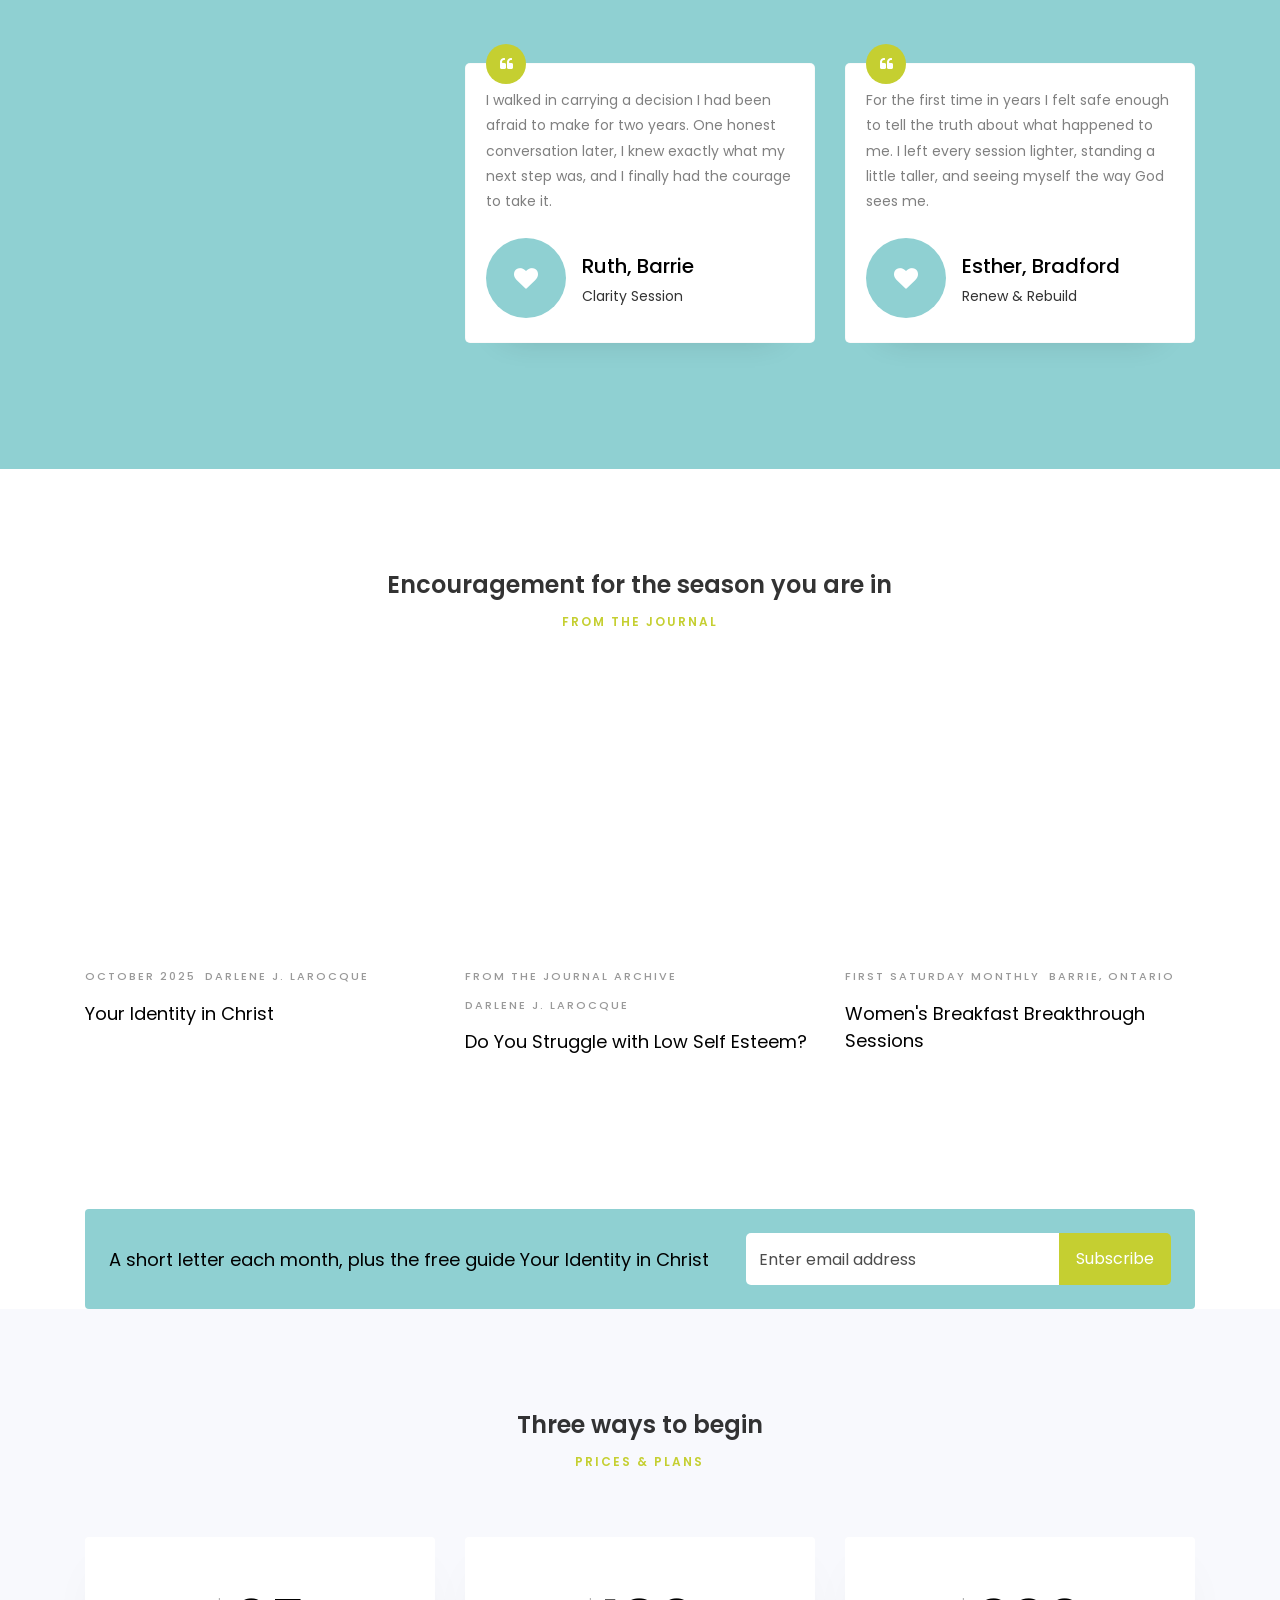
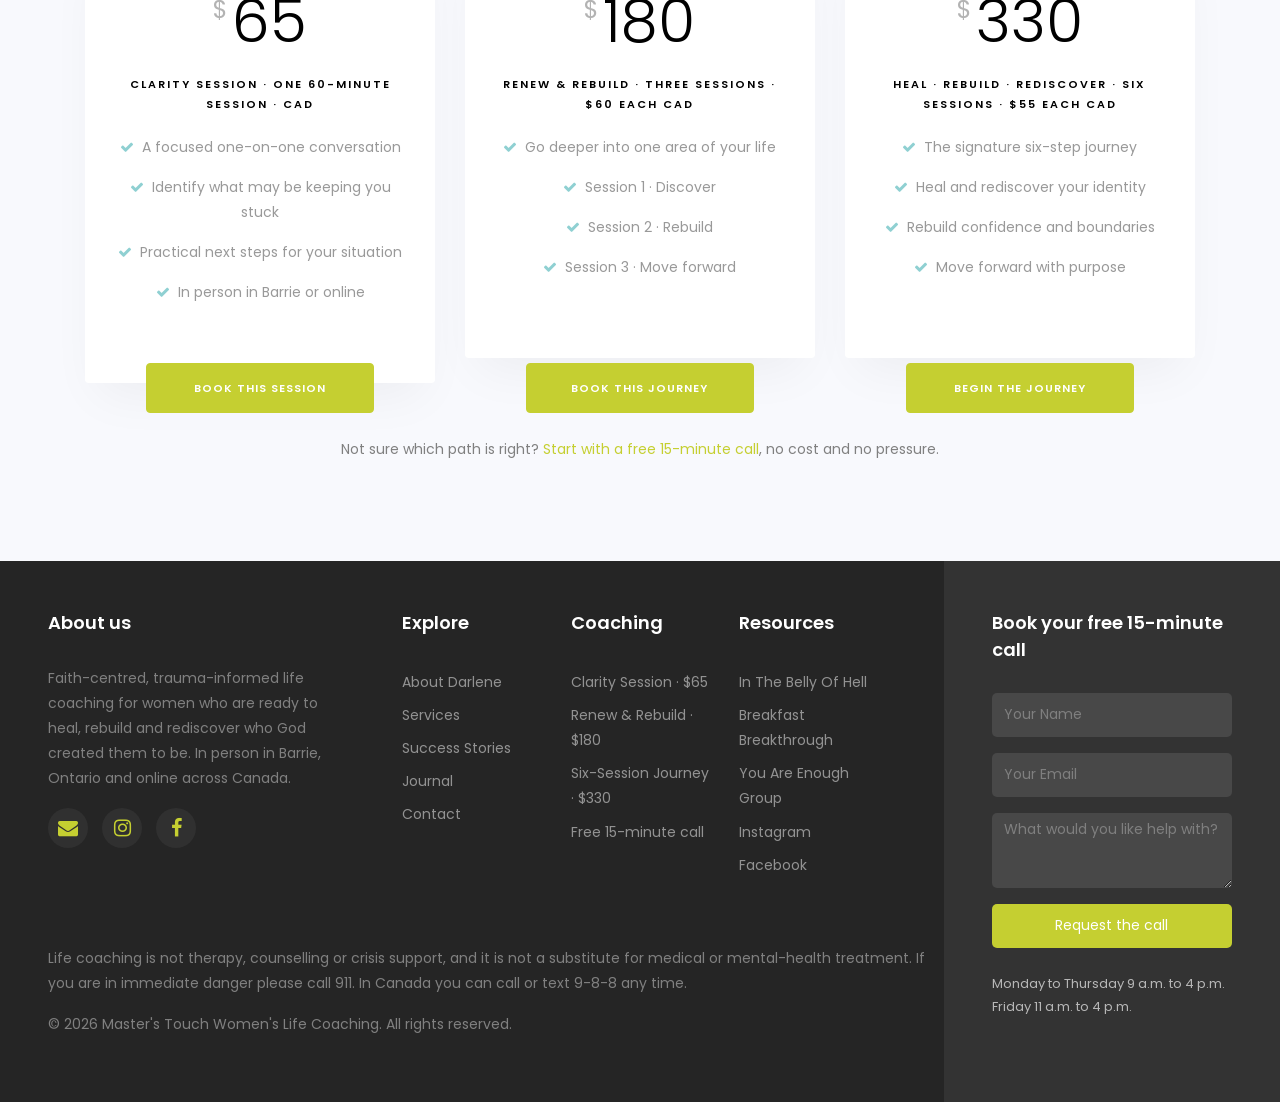
==== commit b80d7ac0: "Fill testimonial carousels with finished sample quotes The three slots on Home, About and Success St" ====
--- a/index.html
+++ b/index.html
@@ -331,11 +331,11 @@
                 <div class="testimony-wrap py-4">
                 	<div class="icon d-flex align-items-center justify-content-center"><span class="fa fa-quote-left"></span></div>
                   <div class="text">
-                    <p class="mb-4">A short, honest quote from a woman describing what changed for her: her confidence, her boundaries or a decision she was finally able to make. Shared with written permission.</p>
+                    <p class="mb-4">I walked in carrying a decision I had been afraid to make for two years. One honest conversation later, I knew exactly what my next step was, and I finally had the courage to take it.</p>
                     <div class="d-flex align-items-center">
                     	<div class="user-img d-flex align-items-center justify-content-center" style="background-color:#8fd0d2"><span class="fa fa-heart" style="color:#fff;font-size:24px"></span></div>
                     	<div class="pl-3">
-		                    <p class="name">Your story could be next</p>
+		                    <p class="name">Ruth, Barrie</p>
 		                    <span class="position">Clarity Session</span>
 		                  </div>
 	                  </div>
@@ -346,11 +346,11 @@
                 <div class="testimony-wrap py-4">
                 	<div class="icon d-flex align-items-center justify-content-center"><span class="fa fa-quote-left"></span></div>
                   <div class="text">
-                    <p class="mb-4">Words about feeling safe enough to tell the truth. For the women we serve, safety is the first promise that matters. Shared with written permission.</p>
+                    <p class="mb-4">For the first time in years I felt safe enough to tell the truth about what happened to me. I left every session lighter, standing a little taller, and seeing myself the way God sees me.</p>
                     <div class="d-flex align-items-center">
                     	<div class="user-img d-flex align-items-center justify-content-center" style="background-color:#8fd0d2"><span class="fa fa-heart" style="color:#fff;font-size:24px"></span></div>
                     	<div class="pl-3">
-		                    <p class="name">Your story could be next</p>
+		                    <p class="name">Esther, Bradford</p>
 		                    <span class="position">Renew &amp; Rebuild</span>
 		                  </div>
 	                  </div>
@@ -361,11 +361,11 @@
                 <div class="testimony-wrap py-4">
                 	<div class="icon d-flex align-items-center justify-content-center"><span class="fa fa-quote-left"></span></div>
                   <div class="text">
-                    <p class="mb-4">A longer reflection on the six-session journey: where she began, what shifted, and how she is walking differently now. Shared with written permission.</p>
+                    <p class="mb-4">I started the six sessions doubting my worth. I finished with boundaries I am proud of, relationships that feel safe again, and a plan for a future I actually believe in. This changed my life.</p>
                     <div class="d-flex align-items-center">
                     	<div class="user-img d-flex align-items-center justify-content-center" style="background-color:#8fd0d2"><span class="fa fa-heart" style="color:#fff;font-size:24px"></span></div>
                     	<div class="pl-3">
-		                    <p class="name">Your story could be next</p>
+		                    <p class="name">Natalie, Orillia</p>
 		                    <span class="position">Six-session journey</span>
 		                  </div>
 	                  </div>
